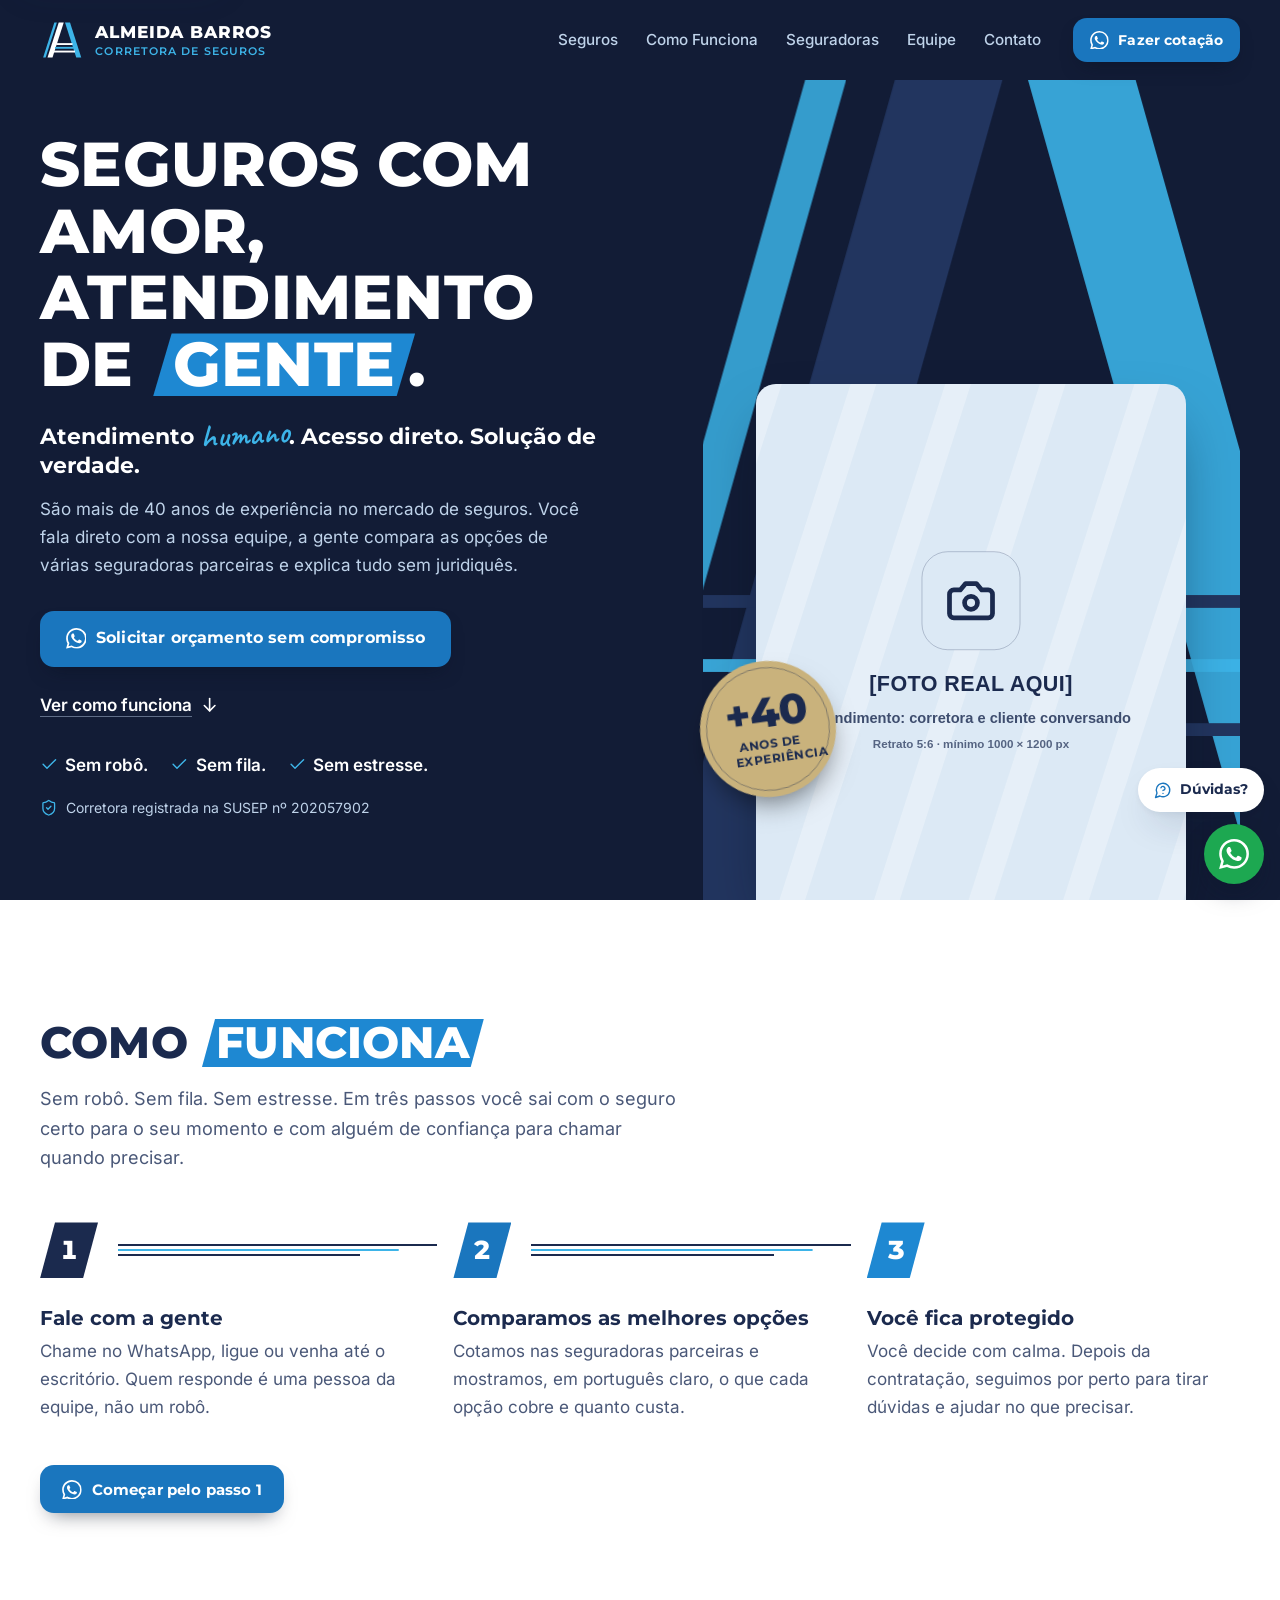
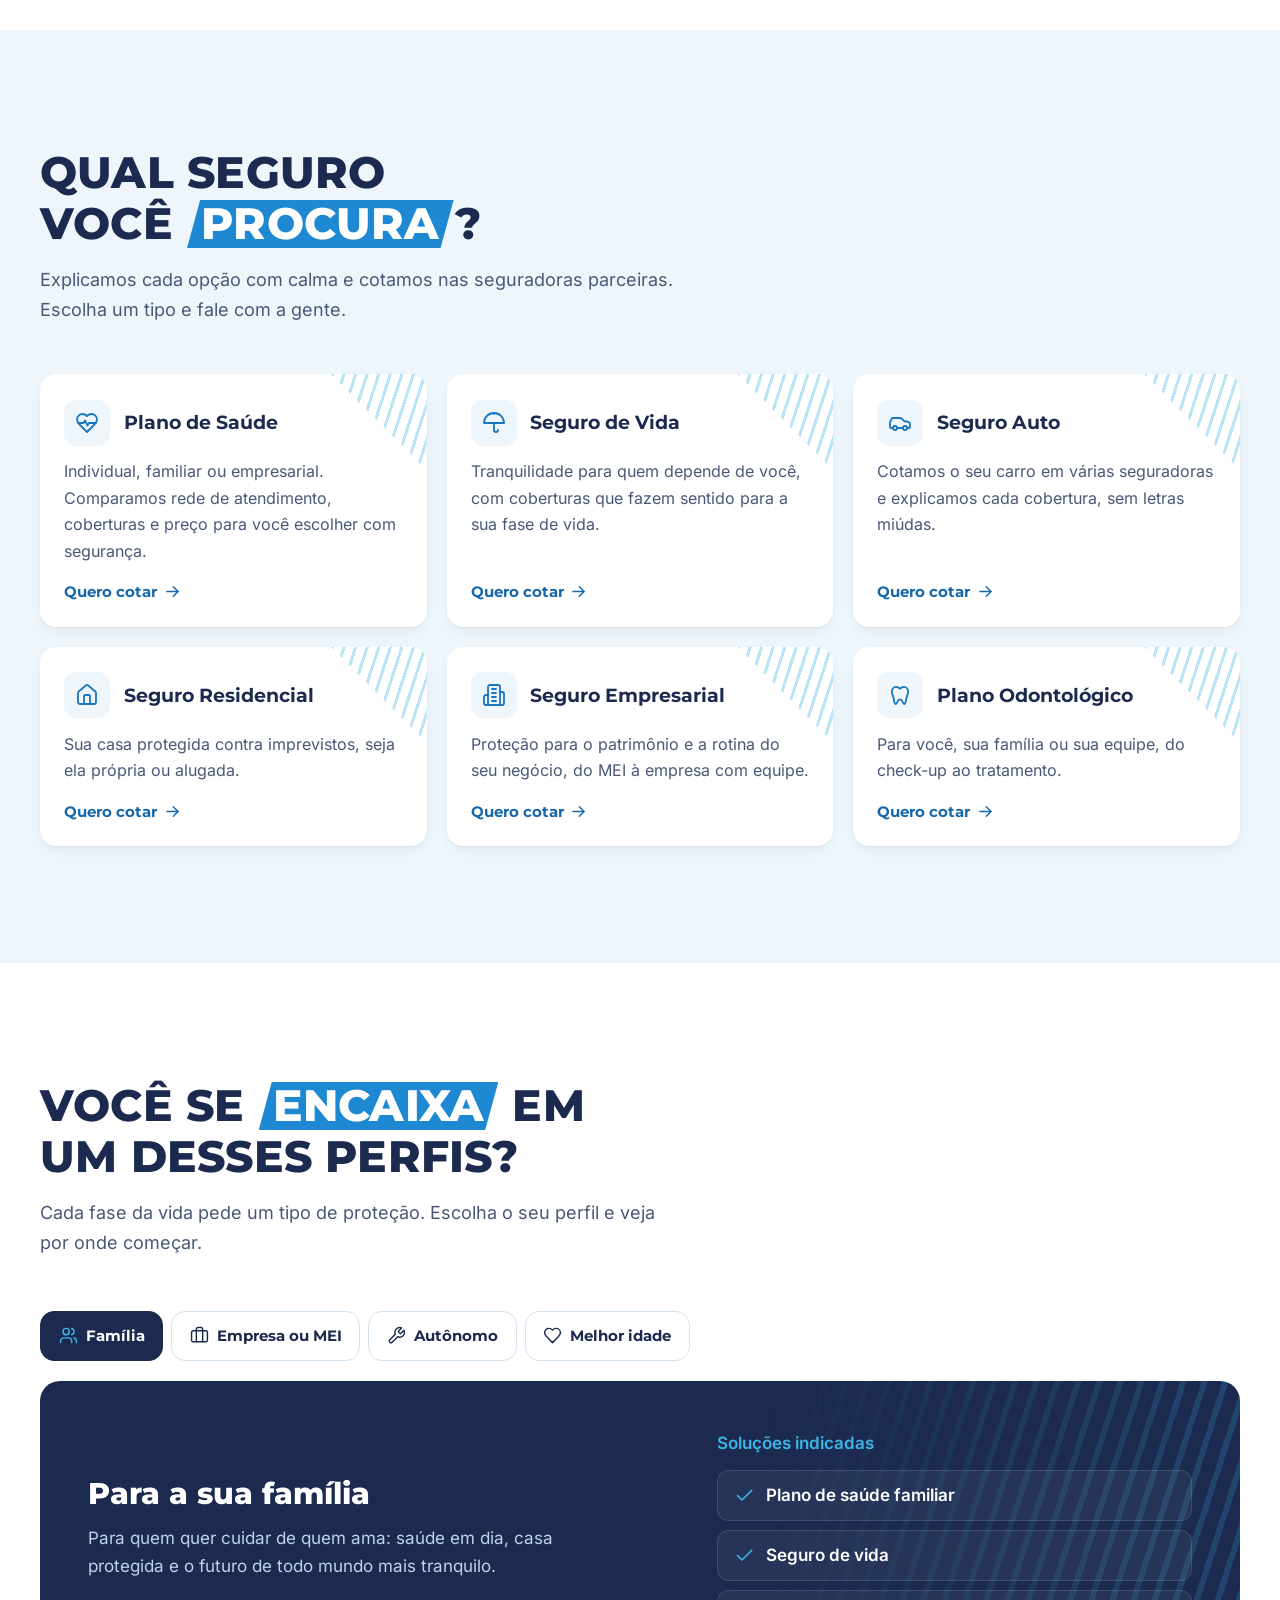
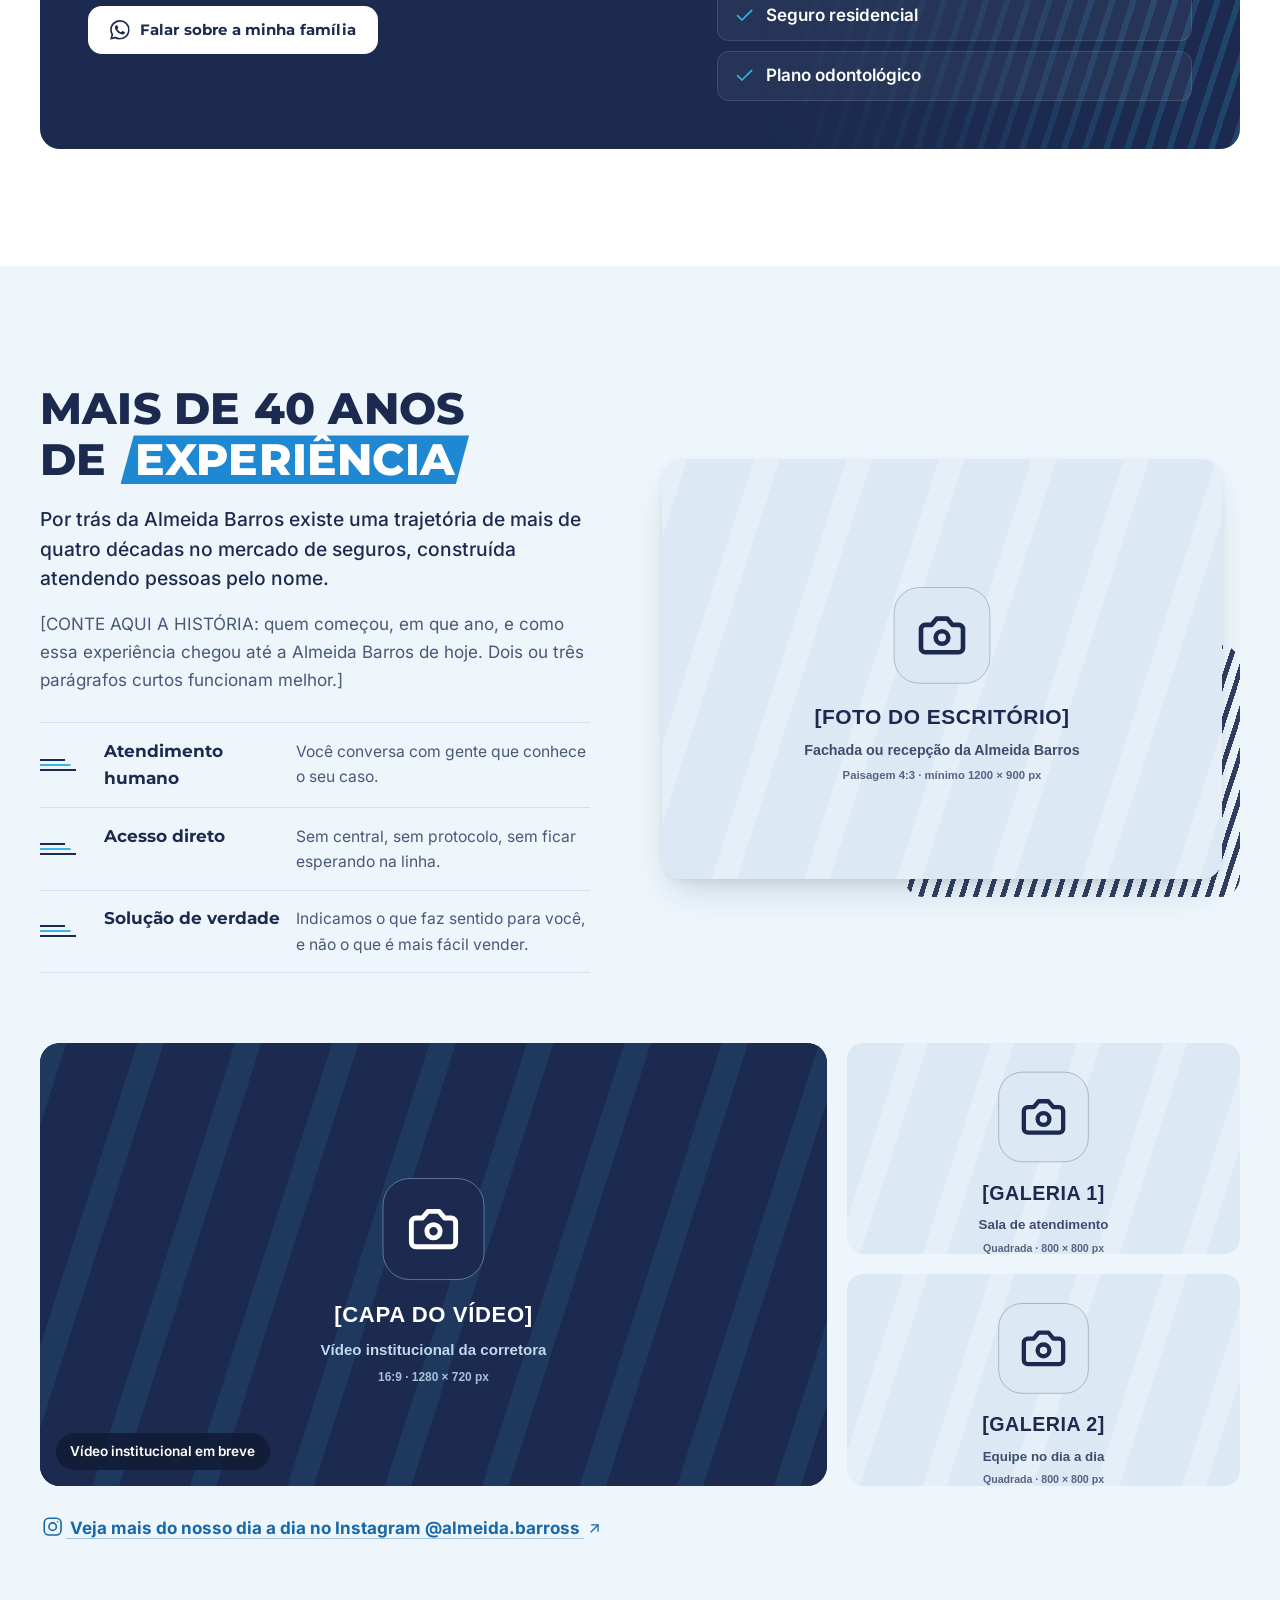
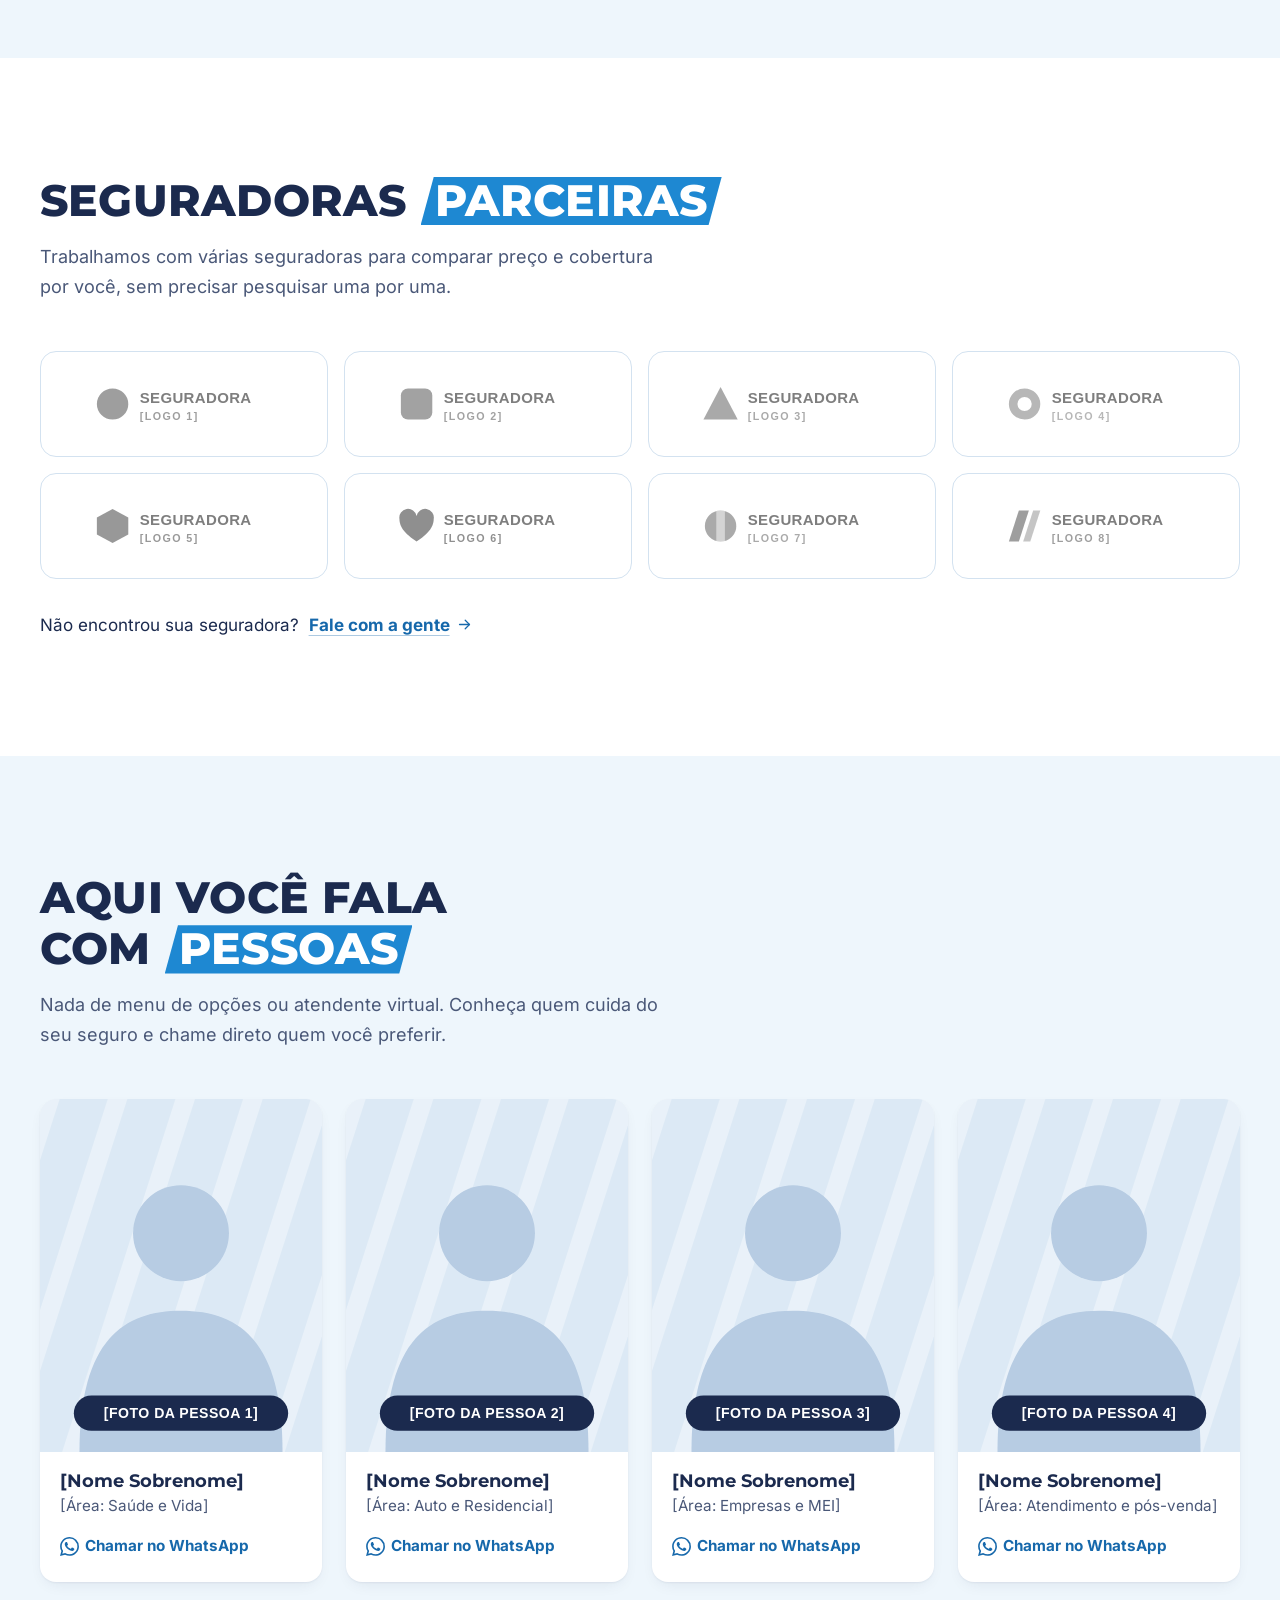
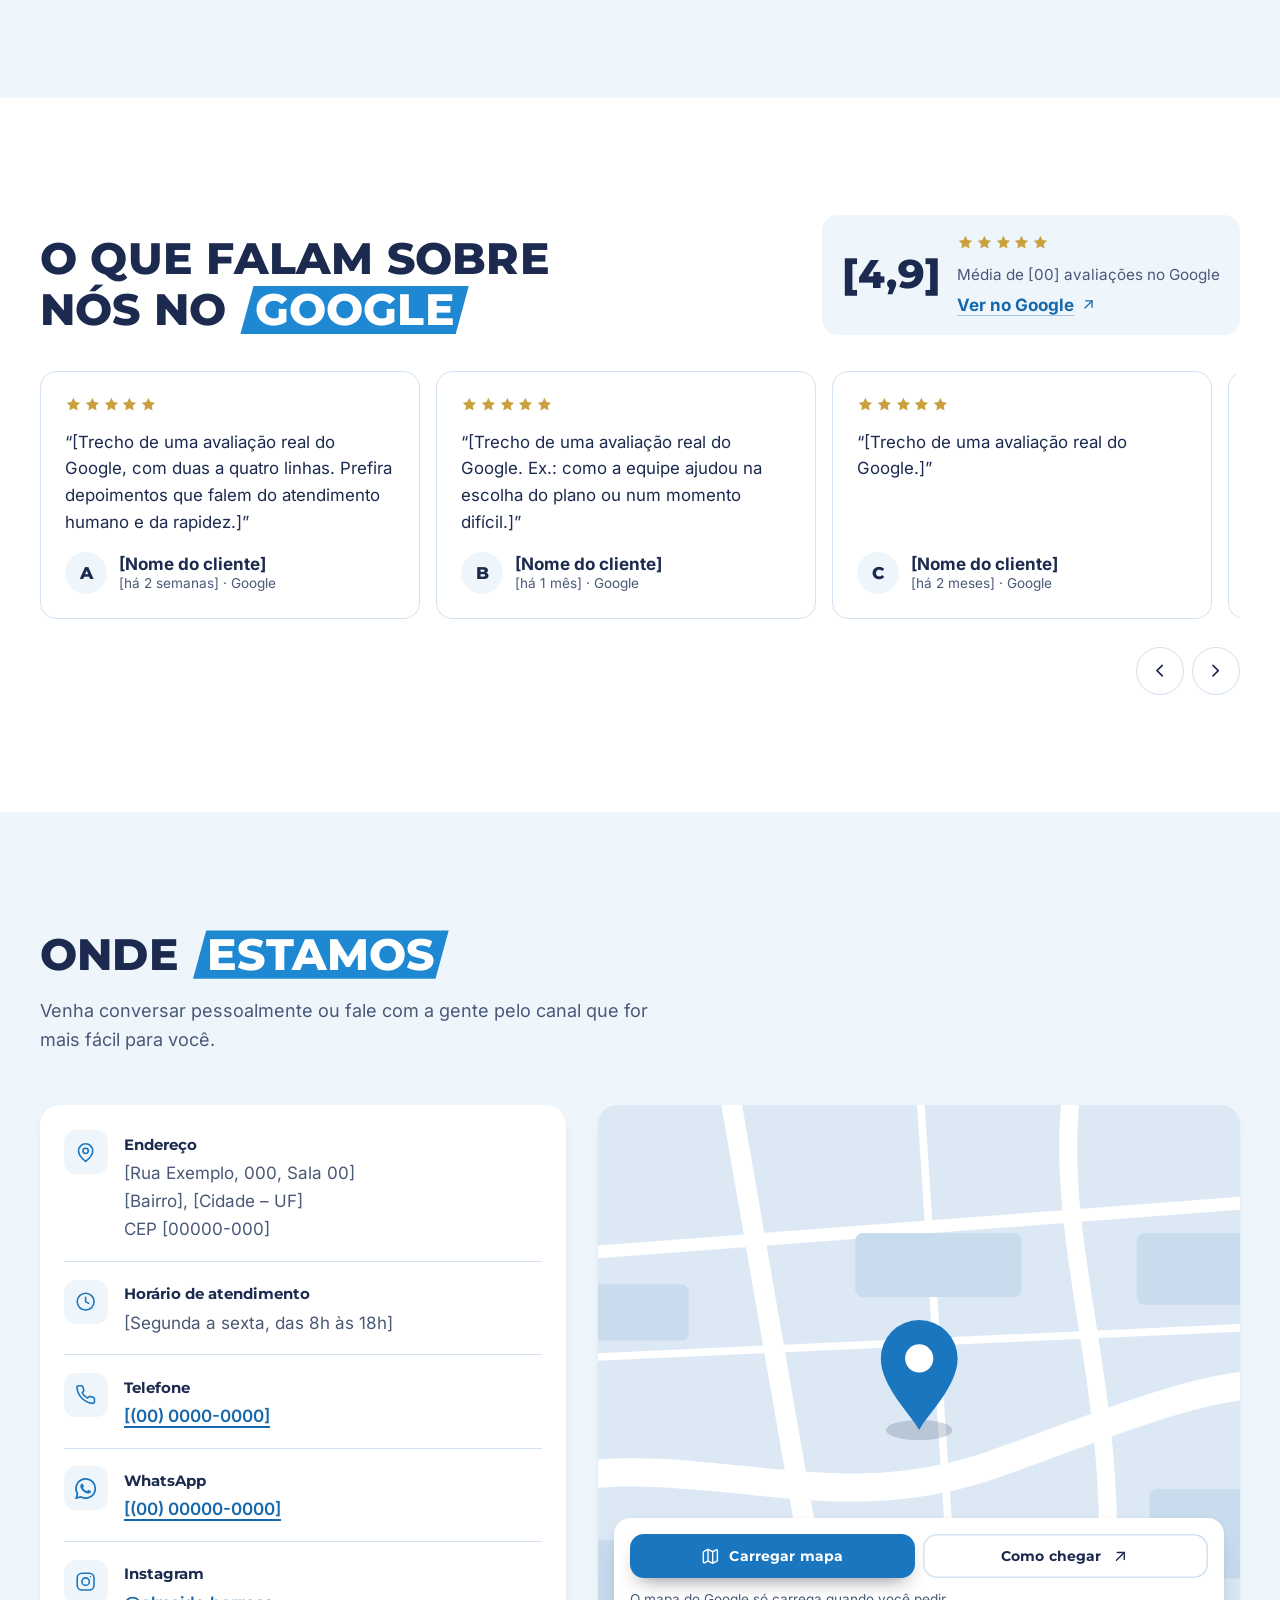
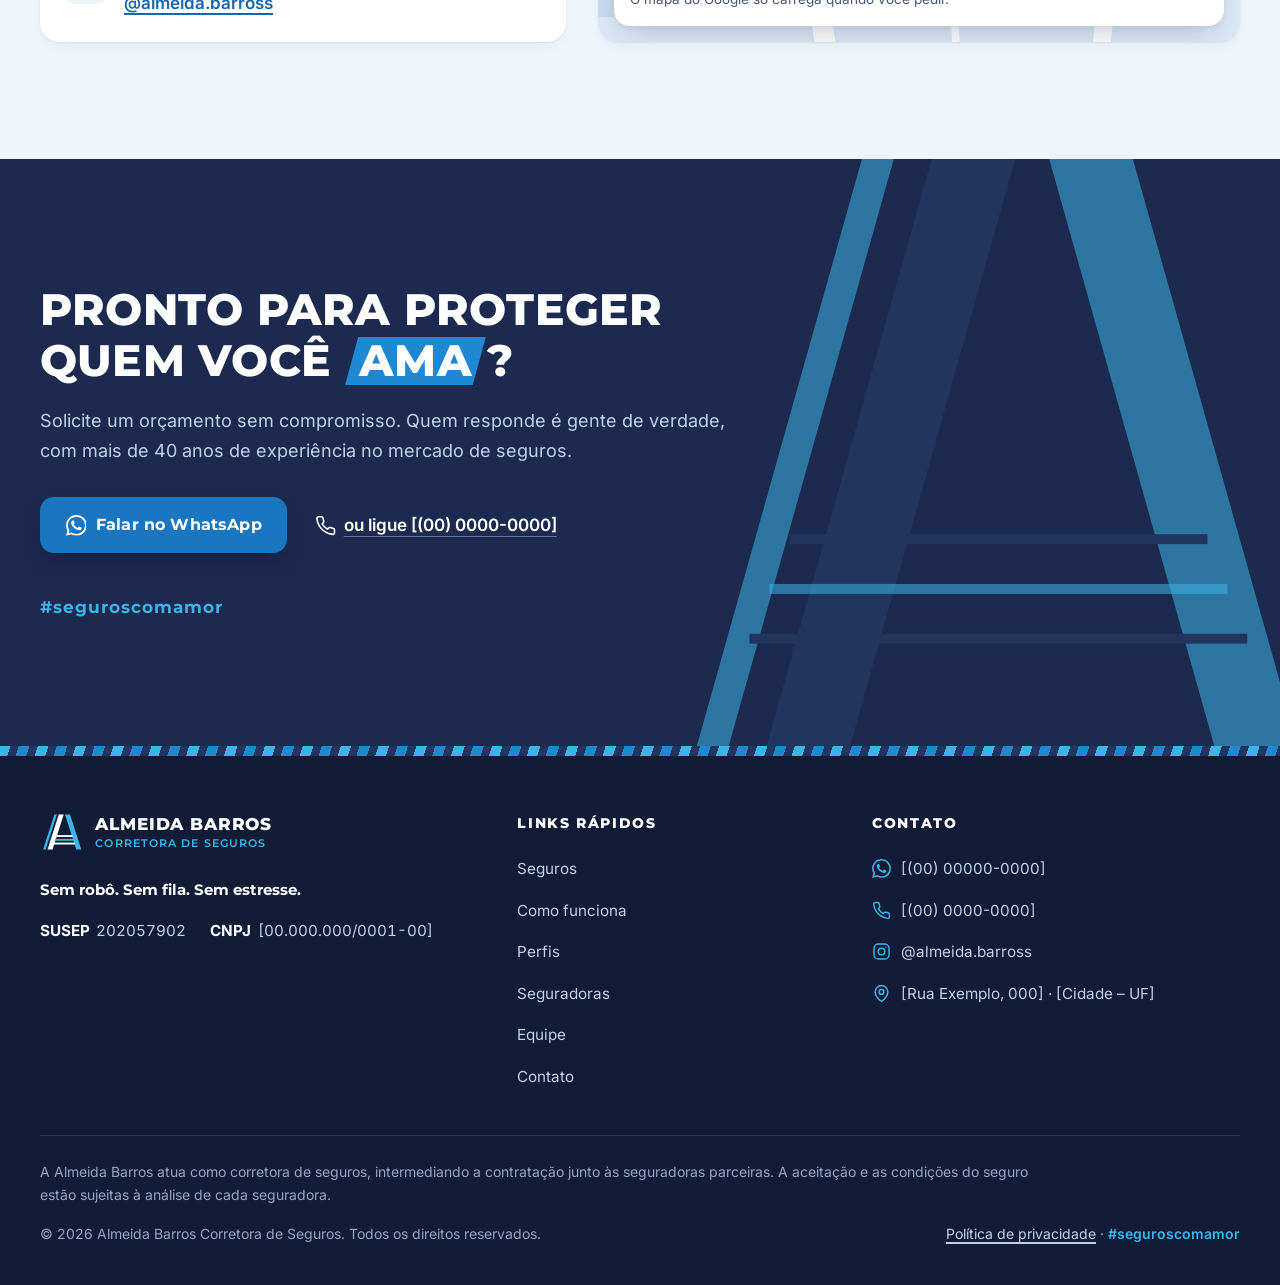
==== index.html @ db98273e "Landing page da Almeida Barros Corretora de Seguros Página estática (HTML/CSS/JS puros), mobile-firs" ====
<!doctype html>
<html lang="pt-BR">
<head>
  <meta charset="utf-8">
  <meta name="viewport" content="width=device-width, initial-scale=1, viewport-fit=cover">

  <!-- [EDITAR] Troque [CIDADE – UF] e [SEUDOMINIO] pelos dados reais -->
  <title>Almeida Barros Corretora de Seguros em [CIDADE – UF] | Atendimento humano</title>
  <meta name="description" content="Corretora de seguros com mais de 40 anos de experiência no mercado. Plano de saúde, vida, auto, residencial e empresarial com atendimento humano em [CIDADE – UF]. Solicite um orçamento sem compromisso pelo WhatsApp.">
  <link rel="canonical" href="https://www.[SEUDOMINIO].com.br/">
  <meta name="theme-color" content="#1B2A4E">
  <meta name="color-scheme" content="light">
  <meta name="format-detection" content="telephone=no">

  <!-- Open Graph / redes sociais -->
  <meta property="og:type" content="website">
  <meta property="og:locale" content="pt_BR">
  <meta property="og:site_name" content="Almeida Barros Corretora de Seguros">
  <meta property="og:title" content="Almeida Barros | Seguros com amor, atendimento de gente">
  <meta property="og:description" content="Sem robô. Sem fila. Sem estresse. Mais de 40 anos de experiência no mercado de seguros. Solicite um orçamento sem compromisso.">
  <meta property="og:url" content="https://www.[SEUDOMINIO].com.br/">
  <meta property="og:image" content="https://www.[SEUDOMINIO].com.br/assets/img/og-image.jpg">
  <meta property="og:image:width" content="1200">
  <meta property="og:image:height" content="630">
  <meta property="og:image:alt" content="Almeida Barros Corretora de Seguros: seguros com amor, atendimento de gente.">
  <meta name="twitter:card" content="summary_large_image">

  <link rel="icon" href="favicon.svg" type="image/svg+xml">
  <link rel="icon" href="assets/img/favicon-32.png" sizes="32x32" type="image/png">
  <link rel="apple-touch-icon" href="assets/img/apple-touch-icon.png">

  <link rel="preload" href="assets/fonts/montserrat-var-latin.woff2" as="font" type="font/woff2" crossorigin>
  <link rel="preload" href="assets/fonts/inter-var-latin.woff2" as="font" type="font/woff2" crossorigin>
  <link rel="stylesheet" href="css/styles.css">

  <script>document.documentElement.classList.add('js');</script>

  <!-- Dados estruturados (SEO local). [EDITAR] os campos entre colchetes -->
  <script type="application/ld+json">
  {
    "@context": "https://schema.org",
    "@type": "InsuranceAgency",
    "name": "Almeida Barros Corretora de Seguros",
    "alternateName": "Almeida Barros",
    "description": "Corretora de seguros com mais de 40 anos de experiência no mercado. Atendimento humano, acesso direto e solução de verdade. SUSEP 202057902.",
    "url": "https://www.[SEUDOMINIO].com.br/",
    "logo": "https://www.[SEUDOMINIO].com.br/assets/img/logo-mark.svg",
    "image": "https://www.[SEUDOMINIO].com.br/assets/img/og-image.jpg",
    "telephone": "+55-00-0000-0000",
    "priceRange": "$$",
    "address": {
      "@type": "PostalAddress",
      "streetAddress": "[RUA, NÚMERO, SALA]",
      "addressLocality": "[CIDADE]",
      "addressRegion": "[UF]",
      "postalCode": "[00000-000]",
      "addressCountry": "BR"
    },
    "openingHoursSpecification": [{
      "@type": "OpeningHoursSpecification",
      "dayOfWeek": ["Monday", "Tuesday", "Wednesday", "Thursday", "Friday"],
      "opens": "08:00",
      "closes": "18:00"
    }],
    "areaServed": "[CIDADE – UF]",
    "sameAs": ["https://www.instagram.com/almeida.barross/"],
    "slogan": "Sem robô. Sem fila. Sem estresse."
  }
  </script>
</head>
<body>
  <!-- Ícones (SVG desenhados à mão, traço único) -->
  <svg class="sprite" xmlns="http://www.w3.org/2000/svg" aria-hidden="true" focusable="false">
    <symbol id="logo" viewBox="0 0 72 64">
      <polygon fill="var(--logo-sky, #3DB4E8)" points="23,4 27,4 9,60 5,60"/>
      <polygon fill="currentColor" points="30,4 38,4 20,60 12,60"/>
      <polygon fill="var(--logo-sky, #3DB4E8)" points="40,4 48,4 66,60 58,60"/>
      <rect fill="currentColor" x="26" y="37" width="26" height="3"/>
      <rect fill="var(--logo-sky, #3DB4E8)" x="24" y="43" width="30" height="3"/>
      <rect fill="currentColor" x="22" y="49" width="34" height="3"/>
    </symbol>
    <symbol id="i-whatsapp" viewBox="0 0 24 24"><path fill="currentColor" stroke="none" d="M17.472 14.382c-.297-.149-1.758-.867-2.03-.967-.273-.099-.471-.148-.67.15-.197.297-.767.966-.94 1.164-.173.199-.347.223-.644.075-.297-.15-1.255-.463-2.39-1.475-.883-.788-1.48-1.761-1.653-2.059-.173-.297-.018-.458.13-.606.134-.133.298-.347.446-.52.149-.174.198-.298.298-.497.099-.198.05-.371-.025-.52-.075-.149-.669-1.612-.916-2.207-.242-.579-.487-.5-.669-.51-.173-.008-.371-.01-.57-.01-.198 0-.52.074-.792.372-.272.297-1.04 1.016-1.04 2.479 0 1.462 1.065 2.875 1.213 3.074.149.198 2.096 3.2 5.077 4.487.709.306 1.262.489 1.694.625.712.227 1.36.195 1.871.118.571-.085 1.758-.719 2.006-1.413.248-.694.248-1.289.173-1.413-.074-.124-.272-.198-.57-.347m-5.421 7.403h-.004a9.87 9.87 0 0 1-5.031-1.378l-.361-.214-3.741.982.998-3.648-.235-.374a9.86 9.86 0 0 1-1.51-5.26c.001-5.45 4.436-9.884 9.888-9.884 2.64 0 5.122 1.03 6.988 2.898a9.825 9.825 0 0 1 2.893 6.994c-.003 5.45-4.437 9.884-9.885 9.884m8.413-18.297A11.815 11.815 0 0 0 12.05 0C5.495 0 .16 5.335.157 11.892c0 2.096.547 4.142 1.588 5.945L.057 24l6.305-1.654a11.882 11.882 0 0 0 5.683 1.448h.005c6.554 0 11.89-5.335 11.893-11.893a11.821 11.821 0 0 0-3.48-8.413Z"/></symbol>
    <symbol id="i-arrow" viewBox="0 0 24 24"><path d="M5 12h14"/><path d="m13 6 6 6-6 6"/></symbol>
    <symbol id="i-external" viewBox="0 0 24 24"><path d="M8 7h9v9"/><path d="M7 17 17 7"/></symbol>
    <symbol id="i-down" viewBox="0 0 24 24"><path d="M12 5v14"/><path d="m6 13 6 6 6-6"/></symbol>
    <symbol id="i-phone" viewBox="0 0 24 24"><path d="M22 16.92v3a2 2 0 0 1-2.18 2 19.79 19.79 0 0 1-8.63-3.07 19.5 19.5 0 0 1-6-6 19.79 19.79 0 0 1-3.07-8.67A2 2 0 0 1 4.11 2h3a2 2 0 0 1 2 1.72c.13.96.36 1.9.7 2.81a2 2 0 0 1-.45 2.11L8.09 9.91a16 16 0 0 0 6 6l1.27-1.27a2 2 0 0 1 2.11-.45c.91.34 1.85.57 2.81.7A2 2 0 0 1 22 16.92z"/></symbol>
    <symbol id="i-pin" viewBox="0 0 24 24"><path d="M20 10c0 6-8 12-8 12s-8-6-8-12a8 8 0 0 1 16 0Z"/><circle cx="12" cy="10" r="3"/></symbol>
    <symbol id="i-clock" viewBox="0 0 24 24"><circle cx="12" cy="12" r="9.5"/><path d="M12 7v5l3.5 2"/></symbol>
    <symbol id="i-instagram" viewBox="0 0 24 24"><rect x="2.5" y="2.5" width="19" height="19" rx="5.5"/><circle cx="12" cy="12" r="4.2"/><path d="M17.5 6.5h.01"/></symbol>
    <symbol id="i-shield" viewBox="0 0 24 24"><path d="M20 13c0 5-3.5 7.5-7.66 8.95a1 1 0 0 1-.67-.01C7.5 20.5 4 18 4 13V6a1 1 0 0 1 1-1c2 0 4.5-1.2 6.24-2.72a1.17 1.17 0 0 1 1.52 0C14.51 3.81 17 5 19 5a1 1 0 0 1 1 1z"/><path d="m9 12 2 2 4-4"/></symbol>
    <symbol id="i-check" viewBox="0 0 24 24"><path d="M20 6 9 17l-5-5"/></symbol>
    <symbol id="i-chat" viewBox="0 0 24 24"><path d="M7.9 20A9 9 0 1 0 4 16.1L2 22Z"/></symbol>
    <symbol id="i-help" viewBox="0 0 24 24"><path d="M7.9 20A9 9 0 1 0 4 16.1L2 22Z"/><path d="M9.3 9a2.8 2.8 0 0 1 5.4 1c0 1.9-2.7 2.6-2.7 2.6"/><path d="M12 16.5h.01"/></symbol>
    <symbol id="i-compare" viewBox="0 0 24 24"><path d="m3 17 2 2 4-4"/><path d="m3 7 2 2 4-4"/><path d="M13 6h8"/><path d="M13 12h8"/><path d="M13 18h8"/></symbol>
    <symbol id="i-health" viewBox="0 0 24 24"><path d="M19 14c1.49-1.46 3-3.21 3-5.5A5.5 5.5 0 0 0 16.5 3c-1.76 0-3 .5-4.5 2-1.5-1.5-2.74-2-4.5-2A5.5 5.5 0 0 0 2 8.5c0 2.3 1.5 4.05 3 5.5l7 7Z"/><path d="M3.5 12h5l1.5-2.5 2.5 5 1.5-2.5h6"/></symbol>
    <symbol id="i-umbrella" viewBox="0 0 24 24"><path d="M22 12a10 10 0 0 0-20 0Z"/><path d="M12 12v7a2 2 0 0 0 4 0"/><path d="M12 2v1"/></symbol>
    <symbol id="i-car" viewBox="0 0 24 24"><path d="M19 17h2c.6 0 1-.4 1-1v-3c0-.9-.7-1.7-1.5-1.9C18.7 10.6 16 10 16 10s-1.3-1.4-2.2-2.3c-.5-.4-1.1-.7-1.8-.7H5c-.6 0-1.1.4-1.4.9l-1.4 2.9A3.7 3.7 0 0 0 2 12v4c0 .6.4 1 1 1h2"/><circle cx="7" cy="17" r="2"/><path d="M9 17h6"/><circle cx="17" cy="17" r="2"/></symbol>
    <symbol id="i-home" viewBox="0 0 24 24"><path d="M15 21v-8a1 1 0 0 0-1-1h-4a1 1 0 0 0-1 1v8"/><path d="M3 10a2 2 0 0 1 .71-1.53l7-6a2 2 0 0 1 2.58 0l7 6A2 2 0 0 1 21 10v9a2 2 0 0 1-2 2H5a2 2 0 0 1-2-2z"/></symbol>
    <symbol id="i-building" viewBox="0 0 24 24"><path d="M6 22V4a2 2 0 0 1 2-2h8a2 2 0 0 1 2 2v18Z"/><path d="M6 12H4a2 2 0 0 0-2 2v6a2 2 0 0 0 2 2h2"/><path d="M18 9h2a2 2 0 0 1 2 2v9a2 2 0 0 1-2 2h-2"/><path d="M10 6h4"/><path d="M10 10h4"/><path d="M10 14h4"/><path d="M10 18h4"/></symbol>
    <symbol id="i-tooth" viewBox="0 0 24 24"><path d="M12 5.6C10.4 4.2 8.6 3.6 7 4 4.6 4.6 3.4 7.4 4.1 10.4c.4 1.7 1.2 3 1.5 4.7.4 2.3.6 5.9 2.1 5.9 1.7 0 1.6-4.6 4.3-4.6s2.6 4.6 4.3 4.6c1.5 0 1.7-3.6 2.1-5.9.3-1.7 1.1-3 1.5-4.7.7-3-.5-5.8-2.9-6.4-1.6-.4-3.4.2-5 1.6Z"/></symbol>
    <symbol id="i-users" viewBox="0 0 24 24"><path d="M16 21v-2a4 4 0 0 0-4-4H6a4 4 0 0 0-4 4v2"/><circle cx="9" cy="7" r="4"/><path d="M22 21v-2a4 4 0 0 0-3-3.87"/><path d="M16 3.13a4 4 0 0 1 0 7.75"/></symbol>
    <symbol id="i-briefcase" viewBox="0 0 24 24"><path d="M16 20V4a2 2 0 0 0-2-2h-4a2 2 0 0 0-2 2v16"/><rect x="2" y="6" width="20" height="14" rx="2"/></symbol>
    <symbol id="i-tool" viewBox="0 0 24 24"><path d="M14.7 6.3a1 1 0 0 0 0 1.4l1.6 1.6a1 1 0 0 0 1.4 0l3.77-3.77a6 6 0 0 1-7.94 7.94l-6.91 6.91a2.12 2.12 0 0 1-3-3l6.91-6.91a6 6 0 0 1 7.94-7.94l-3.76 3.76z"/></symbol>
    <symbol id="i-heart" viewBox="0 0 24 24"><path d="M19 14c1.49-1.46 3-3.21 3-5.5A5.5 5.5 0 0 0 16.5 3c-1.76 0-3 .5-4.5 2-1.5-1.5-2.74-2-4.5-2A5.5 5.5 0 0 0 2 8.5c0 2.3 1.5 4.05 3 5.5l7 7Z"/></symbol>
    <symbol id="i-left" viewBox="0 0 24 24"><path d="m15 18-6-6 6-6"/></symbol>
    <symbol id="i-right" viewBox="0 0 24 24"><path d="m9 18 6-6-6-6"/></symbol>
    <symbol id="i-close" viewBox="0 0 24 24"><path d="M18 6 6 18"/><path d="m6 6 12 12"/></symbol>
    <symbol id="i-menu" viewBox="0 0 24 24"><path d="M4 7h16"/><path d="M4 12h16"/><path d="M4 17h16"/></symbol>
    <symbol id="i-play" viewBox="0 0 24 24"><path d="M7 4.5v15l12.5-7.5z" fill="currentColor" stroke="none"/></symbol>
    <symbol id="i-map" viewBox="0 0 24 24"><path d="M14.1 5.6 9.9 3.5a2 2 0 0 0-1.8 0L3.6 5.8A1 1 0 0 0 3 6.7v12.7a1 1 0 0 0 1.4.9l3.7-1.9a2 2 0 0 1 1.8 0l4.2 2.1a2 2 0 0 0 1.8 0l4.5-2.3a1 1 0 0 0 .6-.9V4.6a1 1 0 0 0-1.4-.9l-3.7 1.9a2 2 0 0 1-1.8 0Z"/><path d="M15 5.8v15"/><path d="M9 3.2v15"/></symbol>
    <symbol id="i-star" viewBox="0 0 24 24"><path fill="currentColor" stroke="none" d="M12 2.5l2.94 6.07 6.56.95-4.75 4.63 1.12 6.53L12 17.6l-5.87 3.08 1.12-6.53L2.5 9.52l6.56-.95z"/></symbol>
  </svg>

  <a class="skip-link" href="#conteudo">Pular para o conteúdo</a>

  <!-- ═══════════ 1. HEADER ═══════════ -->
  <header class="site-header" data-header>
    <div class="container site-header__inner">
      <a class="brand" href="#topo" aria-label="Almeida Barros Corretora de Seguros, voltar ao início">
        <svg class="brand__mark" aria-hidden="true"><use href="#logo"/></svg>
        <span class="brand__text">
          <span class="brand__name">Almeida Barros</span>
          <span class="brand__tag">Corretora de Seguros</span>
        </span>
      </a>

      <nav class="nav" aria-label="Principal">
        <button class="nav__toggle" type="button" aria-expanded="false" aria-controls="menu-principal" data-menu-toggle>
          <svg class="icon" aria-hidden="true"><use href="#i-menu"/></svg>
          <span class="nav__toggle-label">Menu</span>
        </button>
        <div class="nav__panel" id="menu-principal" data-menu>
          <ul class="nav__list">
            <li><a href="#seguros">Seguros</a></li>
            <li><a href="#como-funciona">Como Funciona</a></li>
            <li><a href="#seguradoras">Seguradoras</a></li>
            <li><a href="#equipe">Equipe</a></li>
            <li><a href="#contato">Contato</a></li>
          </ul>
          <a class="btn btn--primary btn--sm nav__cta" href="https://wa.me/5500000000000" data-wa-msg="Olá! Vim pelo site e quero fazer uma cotação." target="_blank" rel="noopener">
            <svg class="icon" aria-hidden="true"><use href="#i-whatsapp"/></svg>
            Fazer cotação
          </a>
        </div>
      </nav>
    </div>
  </header>

  <main id="conteudo" tabindex="-1">

    <!-- ═══════════ 2. HERO ═══════════ -->
    <section class="hero on-dark" id="topo" aria-labelledby="hero-title">
      <div class="container hero__grid">
        <div class="hero__copy">
          <h1 class="title title--hero" id="hero-title" data-tarja>
            Seguros com amor, atendimento de <span class="tarja">gente</span><span class="tarja-punct">.</span>
          </h1>
          <p class="hero__motto">Atendimento <span class="hand">humano</span>. Acesso direto. Solução de verdade.</p>
          <p class="hero__lead">São mais de 40 anos de experiência no mercado de seguros. Você fala direto com a nossa equipe, a gente compara as opções de várias seguradoras parceiras e explica tudo sem juridiquês.</p>

          <div class="hero__actions">
            <a class="btn btn--primary btn--lg" href="https://wa.me/5500000000000" data-wa-msg="Olá! Gostaria de solicitar um orçamento sem compromisso." target="_blank" rel="noopener">
              <svg class="icon" aria-hidden="true"><use href="#i-whatsapp"/></svg>
              Solicitar orçamento sem compromisso
            </a>
            <a class="link-quiet" href="#como-funciona">
              Ver como funciona
              <svg class="icon" aria-hidden="true"><use href="#i-down"/></svg>
            </a>
          </div>

          <ul class="hero__promises" aria-label="Nosso jeito de atender">
            <li><svg class="icon" aria-hidden="true"><use href="#i-check"/></svg>Sem robô.</li>
            <li><svg class="icon" aria-hidden="true"><use href="#i-check"/></svg>Sem fila.</li>
            <li><svg class="icon" aria-hidden="true"><use href="#i-check"/></svg>Sem estresse.</li>
          </ul>

          <p class="susep">
            <svg class="icon" aria-hidden="true"><use href="#i-shield"/></svg>
            Corretora registrada na SUSEP nº 202057902
          </p>
        </div>

        <div class="hero__art">
          <!-- O "A" do logo em escala grande, atrás da foto -->
          <svg class="hero__a" viewBox="0 0 720 640" preserveAspectRatio="xMidYMax slice" aria-hidden="true" focusable="false">
            <polygon class="hero__leg hero__leg--thin" points="230,0 262,0 82,640 50,640"/>
            <polygon class="hero__leg hero__leg--navy" points="300,0 384,0 204,640 120,640"/>
            <polygon class="hero__leg hero__leg--sky" points="404,0 488,0 668,640 584,640"/>
            <rect class="hero__stroke" x="150" y="402" width="420" height="10"/>
            <rect class="hero__stroke hero__stroke--sky" x="130" y="452" width="460" height="10"/>
            <rect class="hero__stroke" x="110" y="502" width="500" height="10"/>
          </svg>

          <div class="hero__frame">
            <figure class="hero__photo">
              <!-- [TROCAR] Foto real do atendimento (retrato 5:6, mín. 1000×1200). Basta trocar o src e o alt. -->
              <img src="assets/img/hero-atendimento.svg" width="1000" height="1200" alt="Corretora da Almeida Barros conversando com uma cliente no escritório" fetchpriority="high" decoding="async">
            </figure>
            <p class="seal">
              <span class="seal__num">+40</span>
              <span class="seal__label">anos de experiência</span>
            </p>
          </div>
        </div>
      </div>
    </section>

    <!-- ═══════════ 3. COMO FUNCIONA ═══════════ -->
    <section class="section steps-section" id="como-funciona" aria-labelledby="como-title">
      <div class="container">
        <header class="section__head">
          <h2 class="title" id="como-title" data-tarja>Como <span class="tarja">funciona</span></h2>
          <p class="section__intro">Sem robô. Sem fila. Sem estresse. Em três passos você sai com o seguro certo para o seu momento e com alguém de confiança para chamar quando precisar.</p>
        </header>

        <ol class="steps">
          <li class="step" data-reveal style="--i:0">
            <span class="step__num" aria-hidden="true">1</span>
            <div class="step__body">
              <h3 class="step__title">Fale com a gente</h3>
              <p>Chame no WhatsApp, ligue ou venha até o escritório. Quem responde é uma pessoa da equipe, não um robô.</p>
            </div>
          </li>
          <li class="step" data-reveal style="--i:1">
            <span class="step__num" aria-hidden="true">2</span>
            <div class="step__body">
              <h3 class="step__title">Comparamos as melhores opções</h3>
              <p>Cotamos nas seguradoras parceiras e mostramos, em português claro, o que cada opção cobre e quanto custa.</p>
            </div>
          </li>
          <li class="step" data-reveal style="--i:2">
            <span class="step__num" aria-hidden="true">3</span>
            <div class="step__body">
              <h3 class="step__title">Você fica protegido</h3>
              <p>Você decide com calma. Depois da contratação, seguimos por perto para tirar dúvidas e ajudar no que precisar.</p>
            </div>
          </li>
        </ol>

        <p class="steps__cta">
          <a class="btn btn--primary" href="https://wa.me/5500000000000" data-wa-msg="Olá! Quero começar minha cotação." target="_blank" rel="noopener">
            <svg class="icon" aria-hidden="true"><use href="#i-whatsapp"/></svg>
            Começar pelo passo 1
          </a>
        </p>
      </div>
    </section>

    <!-- ═══════════ 4. TIPOS DE SEGURO ═══════════ -->
    <section class="section section--ice" id="seguros" aria-labelledby="seguros-title">
      <div class="container">
        <header class="section__head">
          <h2 class="title" id="seguros-title" data-tarja>Qual seguro você <span class="tarja">procura</span>?</h2>
          <p class="section__intro">Explicamos cada opção com calma e cotamos nas seguradoras parceiras. Escolha um tipo e fale com a gente.</p>
        </header>

        <!-- [EDITAR] Lista PROVISÓRIA de seguros: ajuste títulos, textos e a mensagem do WhatsApp (data-wa-msg).
             Para adicionar um seguro, copie um <li class="card"> inteiro; para remover, apague o <li>. -->
        <ul class="cards" role="list">
          <li class="card" data-reveal style="--i:0">
            <div class="card__head">
              <span class="card__icon" aria-hidden="true"><svg class="icon"><use href="#i-health"/></svg></span>
              <h3 class="card__title">Plano de Saúde</h3>
            </div>
            <p class="card__text">Individual, familiar ou empresarial. Comparamos rede de atendimento, coberturas e preço para você escolher com segurança.</p>
            <a class="card__link" href="https://wa.me/5500000000000" data-wa-msg="Olá! Quero cotar um plano de saúde." target="_blank" rel="noopener">Quero cotar <span class="visually-hidden">plano de saúde</span><svg class="icon" aria-hidden="true"><use href="#i-arrow"/></svg></a>
          </li>
          <li class="card" data-reveal style="--i:1">
            <div class="card__head">
              <span class="card__icon" aria-hidden="true"><svg class="icon"><use href="#i-umbrella"/></svg></span>
              <h3 class="card__title">Seguro de Vida</h3>
            </div>
            <p class="card__text">Tranquilidade para quem depende de você, com coberturas que fazem sentido para a sua fase de vida.</p>
            <a class="card__link" href="https://wa.me/5500000000000" data-wa-msg="Olá! Quero cotar um seguro de vida." target="_blank" rel="noopener">Quero cotar <span class="visually-hidden">seguro de vida</span><svg class="icon" aria-hidden="true"><use href="#i-arrow"/></svg></a>
          </li>
          <li class="card" data-reveal style="--i:2">
            <div class="card__head">
              <span class="card__icon" aria-hidden="true"><svg class="icon"><use href="#i-car"/></svg></span>
              <h3 class="card__title">Seguro Auto</h3>
            </div>
            <p class="card__text">Cotamos o seu carro em várias seguradoras e explicamos cada cobertura, sem letras miúdas.</p>
            <a class="card__link" href="https://wa.me/5500000000000" data-wa-msg="Olá! Quero cotar um seguro auto." target="_blank" rel="noopener">Quero cotar <span class="visually-hidden">seguro auto</span><svg class="icon" aria-hidden="true"><use href="#i-arrow"/></svg></a>
          </li>
          <li class="card" data-reveal style="--i:3">
            <div class="card__head">
              <span class="card__icon" aria-hidden="true"><svg class="icon"><use href="#i-home"/></svg></span>
              <h3 class="card__title">Seguro Residencial</h3>
            </div>
            <p class="card__text">Sua casa protegida contra imprevistos, seja ela própria ou alugada.</p>
            <a class="card__link" href="https://wa.me/5500000000000" data-wa-msg="Olá! Quero cotar um seguro residencial." target="_blank" rel="noopener">Quero cotar <span class="visually-hidden">seguro residencial</span><svg class="icon" aria-hidden="true"><use href="#i-arrow"/></svg></a>
          </li>
          <li class="card" data-reveal style="--i:4">
            <div class="card__head">
              <span class="card__icon" aria-hidden="true"><svg class="icon"><use href="#i-building"/></svg></span>
              <h3 class="card__title">Seguro Empresarial</h3>
            </div>
            <p class="card__text">Proteção para o patrimônio e a rotina do seu negócio, do MEI à empresa com equipe.</p>
            <a class="card__link" href="https://wa.me/5500000000000" data-wa-msg="Olá! Quero cotar um seguro empresarial." target="_blank" rel="noopener">Quero cotar <span class="visually-hidden">seguro empresarial</span><svg class="icon" aria-hidden="true"><use href="#i-arrow"/></svg></a>
          </li>
          <li class="card" data-reveal style="--i:5">
            <div class="card__head">
              <span class="card__icon" aria-hidden="true"><svg class="icon"><use href="#i-tooth"/></svg></span>
              <h3 class="card__title">Plano Odontológico</h3>
            </div>
            <p class="card__text">Para você, sua família ou sua equipe, do check-up ao tratamento.</p>
            <a class="card__link" href="https://wa.me/5500000000000" data-wa-msg="Olá! Quero cotar um plano odontológico." target="_blank" rel="noopener">Quero cotar <span class="visually-hidden">plano odontológico</span><svg class="icon" aria-hidden="true"><use href="#i-arrow"/></svg></a>
          </li>
        </ul>
      </div>
    </section>

    <!-- ═══════════ 5. PERFIS ═══════════ -->
    <section class="section" id="perfis" aria-labelledby="perfis-title">
      <div class="container">
        <header class="section__head">
          <h2 class="title" id="perfis-title" data-tarja>Você se <span class="tarja">encaixa</span> em um desses perfis?</h2>
          <p class="section__intro">Cada fase da vida pede um tipo de proteção. Escolha o seu perfil e veja por onde começar.</p>
        </header>

        <div class="profiles" data-tabs>
          <div class="profiles__tabs" role="tablist" aria-label="Perfis">
            <button class="profiles__tab" type="button" role="tab" id="tab-familia" aria-controls="painel-familia" aria-selected="true">
              <svg class="icon" aria-hidden="true"><use href="#i-users"/></svg>Família
            </button>
            <button class="profiles__tab" type="button" role="tab" id="tab-empresa" aria-controls="painel-empresa" aria-selected="false" tabindex="-1">
              <svg class="icon" aria-hidden="true"><use href="#i-briefcase"/></svg>Empresa ou MEI
            </button>
            <button class="profiles__tab" type="button" role="tab" id="tab-autonomo" aria-controls="painel-autonomo" aria-selected="false" tabindex="-1">
              <svg class="icon" aria-hidden="true"><use href="#i-tool"/></svg>Autônomo
            </button>
            <button class="profiles__tab" type="button" role="tab" id="tab-melhor-idade" aria-controls="painel-melhor-idade" aria-selected="false" tabindex="-1">
              <svg class="icon" aria-hidden="true"><use href="#i-heart"/></svg>Melhor idade
            </button>
          </div>

          <div class="profiles__panel on-dark" role="tabpanel" id="painel-familia" aria-labelledby="tab-familia" tabindex="0">
            <div class="profiles__copy">
              <h3 class="profiles__title">Para a sua família</h3>
              <p>Para quem quer cuidar de quem ama: saúde em dia, casa protegida e o futuro de todo mundo mais tranquilo.</p>
              <a class="btn btn--light" href="https://wa.me/5500000000000" data-wa-msg="Olá! Quero proteger a minha família. Por onde começo?" target="_blank" rel="noopener">
                <svg class="icon" aria-hidden="true"><use href="#i-whatsapp"/></svg>Falar sobre a minha família
              </a>
            </div>
            <div class="profiles__solutions">
              <p class="profiles__label">Soluções indicadas</p>
              <ul role="list">
                <li><svg class="icon" aria-hidden="true"><use href="#i-check"/></svg>Plano de saúde familiar</li>
                <li><svg class="icon" aria-hidden="true"><use href="#i-check"/></svg>Seguro de vida</li>
                <li><svg class="icon" aria-hidden="true"><use href="#i-check"/></svg>Seguro residencial</li>
                <li><svg class="icon" aria-hidden="true"><use href="#i-check"/></svg>Plano odontológico</li>
              </ul>
            </div>
          </div>

          <div class="profiles__panel on-dark" role="tabpanel" id="painel-empresa" aria-labelledby="tab-empresa" tabindex="0">
            <div class="profiles__copy">
              <h3 class="profiles__title">Para a sua empresa ou MEI</h3>
              <p>Proteja o seu negócio e ofereça benefícios que ajudam a cuidar da equipe, com alguém que entende a rotina de quem empreende.</p>
              <a class="btn btn--light" href="https://wa.me/5500000000000" data-wa-msg="Olá! Tenho uma empresa/MEI e quero entender quais seguros fazem sentido." target="_blank" rel="noopener">
                <svg class="icon" aria-hidden="true"><use href="#i-whatsapp"/></svg>Falar sobre a minha empresa
              </a>
            </div>
            <div class="profiles__solutions">
              <p class="profiles__label">Soluções indicadas</p>
              <ul role="list">
                <li><svg class="icon" aria-hidden="true"><use href="#i-check"/></svg>Plano de saúde empresarial</li>
                <li><svg class="icon" aria-hidden="true"><use href="#i-check"/></svg>Seguro empresarial</li>
                <li><svg class="icon" aria-hidden="true"><use href="#i-check"/></svg>Seguro de vida em grupo</li>
                <li><svg class="icon" aria-hidden="true"><use href="#i-check"/></svg>Plano odontológico para a equipe</li>
              </ul>
            </div>
          </div>

          <div class="profiles__panel on-dark" role="tabpanel" id="painel-autonomo" aria-labelledby="tab-autonomo" tabindex="0">
            <div class="profiles__copy">
              <h3 class="profiles__title">Para quem trabalha por conta própria</h3>
              <p>Quem é autônomo não pode simplesmente parar. A gente ajuda a montar uma proteção que cabe no seu bolso e na sua rotina.</p>
              <a class="btn btn--light" href="https://wa.me/5500000000000" data-wa-msg="Olá! Sou autônomo e quero entender quais seguros fazem sentido para mim." target="_blank" rel="noopener">
                <svg class="icon" aria-hidden="true"><use href="#i-whatsapp"/></svg>Falar sobre o meu trabalho
              </a>
            </div>
            <div class="profiles__solutions">
              <p class="profiles__label">Soluções indicadas</p>
              <ul role="list">
                <li><svg class="icon" aria-hidden="true"><use href="#i-check"/></svg>Seguro de vida</li>
                <li><svg class="icon" aria-hidden="true"><use href="#i-check"/></svg>Plano de saúde individual</li>
                <li><svg class="icon" aria-hidden="true"><use href="#i-check"/></svg>Seguro auto para quem trabalha com o carro</li>
                <li><svg class="icon" aria-hidden="true"><use href="#i-check"/></svg>Plano odontológico</li>
              </ul>
            </div>
          </div>

          <div class="profiles__panel on-dark" role="tabpanel" id="painel-melhor-idade" aria-labelledby="tab-melhor-idade" tabindex="0">
            <div class="profiles__copy">
              <h3 class="profiles__title">Para a melhor idade</h3>
              <p>Atendimento com paciência, explicação clara e uma pessoa de verdade do outro lado da linha, sempre que precisar.</p>
              <a class="btn btn--light" href="https://wa.me/5500000000000" data-wa-msg="Olá! Quero conhecer opções de seguro para a melhor idade." target="_blank" rel="noopener">
                <svg class="icon" aria-hidden="true"><use href="#i-whatsapp"/></svg>Conversar com calma
              </a>
            </div>
            <div class="profiles__solutions">
              <p class="profiles__label">Soluções indicadas</p>
              <ul role="list">
                <li><svg class="icon" aria-hidden="true"><use href="#i-check"/></svg>Plano de saúde</li>
                <li><svg class="icon" aria-hidden="true"><use href="#i-check"/></svg>Seguro de vida</li>
                <li><svg class="icon" aria-hidden="true"><use href="#i-check"/></svg>Seguro residencial</li>
                <li><svg class="icon" aria-hidden="true"><use href="#i-check"/></svg>Plano odontológico</li>
              </ul>
            </div>
          </div>
        </div>
      </div>
    </section>

    <!-- ═══════════ 6. SOBRE / NOSSA ESTRUTURA ═══════════ -->
    <section class="section section--ice" id="sobre" aria-labelledby="sobre-title">
      <div class="container">
        <div class="about">
          <div class="about__copy">
            <h2 class="title" id="sobre-title" data-tarja>Mais de 40 anos de <span class="tarja">experiência</span></h2>
            <p class="about__lead">Por trás da Almeida Barros existe uma trajetória de mais de quatro décadas no mercado de seguros, construída atendendo pessoas pelo nome.</p>
            <!-- [EDITAR] História da corretora -->
            <p>[CONTE AQUI A HISTÓRIA: quem começou, em que ano, e como essa experiência chegou até a Almeida Barros de hoje. Dois ou três parágrafos curtos funcionam melhor.]</p>
            <ul class="values" role="list">
              <li>
                <h3>Atendimento humano</h3>
                <p>Você conversa com gente que conhece o seu caso.</p>
              </li>
              <li>
                <h3>Acesso direto</h3>
                <p>Sem central, sem protocolo, sem ficar esperando na linha.</p>
              </li>
              <li>
                <h3>Solução de verdade</h3>
                <p>Indicamos o que faz sentido para você, e não o que é mais fácil vender.</p>
              </li>
            </ul>
          </div>

          <figure class="about__photo">
            <!-- [TROCAR] Foto do escritório (4:3, mín. 1200×900) -->
            <img src="assets/img/sobre-escritorio.svg" width="1200" height="900" loading="lazy" decoding="async" alt="Recepção do escritório da Almeida Barros">
          </figure>
        </div>

        <div class="structure">
          <div class="video" data-video data-youtube-id="">
            <!-- [TROCAR] Vídeo institucional: cole o ID do YouTube em data-youtube-id (ex.: data-youtube-id="dQw4w9WgXcQ") -->
            <img class="video__poster" src="assets/img/video-capa.svg" width="1280" height="720" loading="lazy" decoding="async" alt="">
            <button class="video__play" type="button" data-video-play hidden>
              <svg class="icon" aria-hidden="true"><use href="#i-play"/></svg>
              <span>Assistir ao vídeo institucional</span>
            </button>
            <p class="video__soon" data-video-soon>Vídeo institucional em breve</p>
          </div>
          <figure class="structure__item">
            <!-- [TROCAR] Galeria 1 -->
            <img src="assets/img/galeria-1.svg" width="800" height="800" loading="lazy" decoding="async" alt="Sala de atendimento da Almeida Barros">
          </figure>
          <figure class="structure__item">
            <!-- [TROCAR] Galeria 2 -->
            <img src="assets/img/galeria-2.svg" width="800" height="800" loading="lazy" decoding="async" alt="Equipe da Almeida Barros no dia a dia do escritório">
          </figure>
        </div>
        <p class="structure__more">
          <a class="link-strong" href="https://www.instagram.com/almeida.barross/" target="_blank" rel="noopener">
            <svg class="icon" aria-hidden="true"><use href="#i-instagram"/></svg>
            Veja mais do nosso dia a dia no Instagram @almeida.barross
            <svg class="icon icon--sm" aria-hidden="true"><use href="#i-external"/></svg>
            <span class="visually-hidden">(abre em nova aba)</span>
          </a>
        </p>
      </div>
    </section>

    <!-- ═══════════ 7. SEGURADORAS PARCEIRAS ═══════════ -->
    <section class="section" id="seguradoras" aria-labelledby="seguradoras-title">
      <div class="container">
        <header class="section__head">
          <h2 class="title" id="seguradoras-title" data-tarja>Seguradoras <span class="tarja">parceiras</span></h2>
          <p class="section__intro">Trabalhamos com várias seguradoras para comparar preço e cobertura por você, sem precisar pesquisar uma por uma.</p>
        </header>

        <!-- [TROCAR] Logos das seguradoras parceiras (SVG ou PNG com fundo transparente) e o alt com o nome de cada uma -->
        <ul class="partners" role="list">
          <li class="partner"><img src="assets/img/seguradora-1.svg" width="280" height="96" loading="lazy" decoding="async" alt="[Nome da seguradora 1]"></li>
          <li class="partner"><img src="assets/img/seguradora-2.svg" width="280" height="96" loading="lazy" decoding="async" alt="[Nome da seguradora 2]"></li>
          <li class="partner"><img src="assets/img/seguradora-3.svg" width="280" height="96" loading="lazy" decoding="async" alt="[Nome da seguradora 3]"></li>
          <li class="partner"><img src="assets/img/seguradora-4.svg" width="280" height="96" loading="lazy" decoding="async" alt="[Nome da seguradora 4]"></li>
          <li class="partner"><img src="assets/img/seguradora-5.svg" width="280" height="96" loading="lazy" decoding="async" alt="[Nome da seguradora 5]"></li>
          <li class="partner"><img src="assets/img/seguradora-6.svg" width="280" height="96" loading="lazy" decoding="async" alt="[Nome da seguradora 6]"></li>
          <li class="partner"><img src="assets/img/seguradora-7.svg" width="280" height="96" loading="lazy" decoding="async" alt="[Nome da seguradora 7]"></li>
          <li class="partner"><img src="assets/img/seguradora-8.svg" width="280" height="96" loading="lazy" decoding="async" alt="[Nome da seguradora 8]"></li>
        </ul>

        <p class="partners__note">
          Não encontrou sua seguradora?
          <a class="link-strong" href="https://wa.me/5500000000000" data-wa-msg="Olá! Vocês trabalham com a seguradora [nome]?" target="_blank" rel="noopener">Fale com a gente<svg class="icon icon--sm" aria-hidden="true"><use href="#i-arrow"/></svg></a>
        </p>
      </div>
    </section>

    <!-- ═══════════ 8. EQUIPE ═══════════ -->
    <section class="section section--ice" id="equipe" aria-labelledby="equipe-title">
      <div class="container">
        <header class="section__head">
          <h2 class="title" id="equipe-title" data-tarja>Aqui você fala com <span class="tarja">pessoas</span></h2>
          <p class="section__intro">Nada de menu de opções ou atendente virtual. Conheça quem cuida do seu seguro e chame direto quem você preferir.</p>
        </header>

        <!-- [EDITAR] Equipe: troque foto, nome, área e o nome na mensagem do WhatsApp -->
        <ul class="team" role="list">
          <li class="person" data-reveal style="--i:0">
            <img class="person__photo" src="assets/img/equipe-1.svg" width="600" height="750" loading="lazy" decoding="async" alt="Foto de [Nome Sobrenome]">
            <div class="person__body">
              <h3 class="person__name">[Nome Sobrenome]</h3>
              <p class="person__role">[Área: Saúde e Vida]</p>
              <a class="person__link" href="https://wa.me/5500000000000" data-wa-msg="Olá, [Nome]! Vim pelo site e gostaria de conversar." target="_blank" rel="noopener"><svg class="icon" aria-hidden="true"><use href="#i-whatsapp"/></svg>Chamar no WhatsApp<span class="visually-hidden"> com [Nome Sobrenome]</span></a>
            </div>
          </li>
          <li class="person" data-reveal style="--i:1">
            <img class="person__photo" src="assets/img/equipe-2.svg" width="600" height="750" loading="lazy" decoding="async" alt="Foto de [Nome Sobrenome]">
            <div class="person__body">
              <h3 class="person__name">[Nome Sobrenome]</h3>
              <p class="person__role">[Área: Auto e Residencial]</p>
              <a class="person__link" href="https://wa.me/5500000000000" data-wa-msg="Olá, [Nome]! Vim pelo site e gostaria de conversar." target="_blank" rel="noopener"><svg class="icon" aria-hidden="true"><use href="#i-whatsapp"/></svg>Chamar no WhatsApp<span class="visually-hidden"> com [Nome Sobrenome]</span></a>
            </div>
          </li>
          <li class="person" data-reveal style="--i:2">
            <img class="person__photo" src="assets/img/equipe-3.svg" width="600" height="750" loading="lazy" decoding="async" alt="Foto de [Nome Sobrenome]">
            <div class="person__body">
              <h3 class="person__name">[Nome Sobrenome]</h3>
              <p class="person__role">[Área: Empresas e MEI]</p>
              <a class="person__link" href="https://wa.me/5500000000000" data-wa-msg="Olá, [Nome]! Vim pelo site e gostaria de conversar." target="_blank" rel="noopener"><svg class="icon" aria-hidden="true"><use href="#i-whatsapp"/></svg>Chamar no WhatsApp<span class="visually-hidden"> com [Nome Sobrenome]</span></a>
            </div>
          </li>
          <li class="person" data-reveal style="--i:3">
            <img class="person__photo" src="assets/img/equipe-4.svg" width="600" height="750" loading="lazy" decoding="async" alt="Foto de [Nome Sobrenome]">
            <div class="person__body">
              <h3 class="person__name">[Nome Sobrenome]</h3>
              <p class="person__role">[Área: Atendimento e pós-venda]</p>
              <a class="person__link" href="https://wa.me/5500000000000" data-wa-msg="Olá, [Nome]! Vim pelo site e gostaria de conversar." target="_blank" rel="noopener"><svg class="icon" aria-hidden="true"><use href="#i-whatsapp"/></svg>Chamar no WhatsApp<span class="visually-hidden"> com [Nome Sobrenome]</span></a>
            </div>
          </li>
        </ul>
      </div>
    </section>

    <!-- ═══════════ 9. DEPOIMENTOS ═══════════ -->
    <section class="section" id="depoimentos" aria-labelledby="depo-title">
      <div class="container">
        <div class="reviews__head">
          <header class="section__head">
            <h2 class="title" id="depo-title" data-tarja>O que falam sobre nós no <span class="tarja">Google</span></h2>
          </header>

          <!-- [EDITAR] Nota média e número de avaliações do perfil no Google -->
          <div class="rating">
            <p class="rating__score"><span class="rating__num">[4,9]</span><span class="visually-hidden"> de 5 estrelas</span></p>
            <div class="rating__meta">
              <span class="stars" aria-hidden="true">
                <svg class="icon"><use href="#i-star"/></svg><svg class="icon"><use href="#i-star"/></svg><svg class="icon"><use href="#i-star"/></svg><svg class="icon"><use href="#i-star"/></svg><svg class="icon"><use href="#i-star"/></svg>
              </span>
              <p>Média de [00] avaliações no Google</p>
              <!-- [TROCAR] Link do perfil da empresa no Google -->
              <a class="link-strong" href="https://www.google.com/maps/search/?api=1&amp;query=Almeida+Barros+Corretora+de+Seguros" target="_blank" rel="noopener">Ver no Google<svg class="icon icon--sm" aria-hidden="true"><use href="#i-external"/></svg><span class="visually-hidden"> (abre em nova aba)</span></a>
            </div>
          </div>
        </div>

        <div class="carousel" data-carousel>
          <!-- [EDITAR] Cole aqui avaliações REAIS do Google (texto, nome e data). Não use depoimentos inventados. -->
          <ul class="carousel__track" role="list" tabindex="0" aria-label="Avaliações de clientes no Google" data-carousel-track>
            <li class="review">
              <span class="stars" aria-label="5 de 5 estrelas" role="img"><svg class="icon" aria-hidden="true"><use href="#i-star"/></svg><svg class="icon" aria-hidden="true"><use href="#i-star"/></svg><svg class="icon" aria-hidden="true"><use href="#i-star"/></svg><svg class="icon" aria-hidden="true"><use href="#i-star"/></svg><svg class="icon" aria-hidden="true"><use href="#i-star"/></svg></span>
              <blockquote><p>“[Trecho de uma avaliação real do Google, com duas a quatro linhas. Prefira depoimentos que falem do atendimento humano e da rapidez.]”</p></blockquote>
              <p class="review__author"><span class="review__avatar" aria-hidden="true">A</span><span><strong>[Nome do cliente]</strong><span class="review__when">[há 2 semanas] · Google</span></span></p>
            </li>
            <li class="review">
              <span class="stars" aria-label="5 de 5 estrelas" role="img"><svg class="icon" aria-hidden="true"><use href="#i-star"/></svg><svg class="icon" aria-hidden="true"><use href="#i-star"/></svg><svg class="icon" aria-hidden="true"><use href="#i-star"/></svg><svg class="icon" aria-hidden="true"><use href="#i-star"/></svg><svg class="icon" aria-hidden="true"><use href="#i-star"/></svg></span>
              <blockquote><p>“[Trecho de uma avaliação real do Google. Ex.: como a equipe ajudou na escolha do plano ou num momento difícil.]”</p></blockquote>
              <p class="review__author"><span class="review__avatar" aria-hidden="true">B</span><span><strong>[Nome do cliente]</strong><span class="review__when">[há 1 mês] · Google</span></span></p>
            </li>
            <li class="review">
              <span class="stars" aria-label="5 de 5 estrelas" role="img"><svg class="icon" aria-hidden="true"><use href="#i-star"/></svg><svg class="icon" aria-hidden="true"><use href="#i-star"/></svg><svg class="icon" aria-hidden="true"><use href="#i-star"/></svg><svg class="icon" aria-hidden="true"><use href="#i-star"/></svg><svg class="icon" aria-hidden="true"><use href="#i-star"/></svg></span>
              <blockquote><p>“[Trecho de uma avaliação real do Google.]”</p></blockquote>
              <p class="review__author"><span class="review__avatar" aria-hidden="true">C</span><span><strong>[Nome do cliente]</strong><span class="review__when">[há 2 meses] · Google</span></span></p>
            </li>
            <li class="review">
              <span class="stars" aria-label="5 de 5 estrelas" role="img"><svg class="icon" aria-hidden="true"><use href="#i-star"/></svg><svg class="icon" aria-hidden="true"><use href="#i-star"/></svg><svg class="icon" aria-hidden="true"><use href="#i-star"/></svg><svg class="icon" aria-hidden="true"><use href="#i-star"/></svg><svg class="icon" aria-hidden="true"><use href="#i-star"/></svg></span>
              <blockquote><p>“[Trecho de uma avaliação real do Google.]”</p></blockquote>
              <p class="review__author"><span class="review__avatar" aria-hidden="true">D</span><span><strong>[Nome do cliente]</strong><span class="review__when">[há 3 meses] · Google</span></span></p>
            </li>
            <li class="review">
              <span class="stars" aria-label="5 de 5 estrelas" role="img"><svg class="icon" aria-hidden="true"><use href="#i-star"/></svg><svg class="icon" aria-hidden="true"><use href="#i-star"/></svg><svg class="icon" aria-hidden="true"><use href="#i-star"/></svg><svg class="icon" aria-hidden="true"><use href="#i-star"/></svg><svg class="icon" aria-hidden="true"><use href="#i-star"/></svg></span>
              <blockquote><p>“[Trecho de uma avaliação real do Google.]”</p></blockquote>
              <p class="review__author"><span class="review__avatar" aria-hidden="true">E</span><span><strong>[Nome do cliente]</strong><span class="review__when">[há 4 meses] · Google</span></span></p>
            </li>
          </ul>
          <div class="carousel__controls">
            <button class="carousel__btn" type="button" data-carousel-prev aria-label="Avaliação anterior"><svg class="icon" aria-hidden="true"><use href="#i-left"/></svg></button>
            <button class="carousel__btn" type="button" data-carousel-next aria-label="Próxima avaliação"><svg class="icon" aria-hidden="true"><use href="#i-right"/></svg></button>
          </div>
        </div>
      </div>
    </section>

    <!-- ═══════════ 10. LOCALIZAÇÃO E CONTATO ═══════════ -->
    <section class="section section--ice" id="contato" aria-labelledby="contato-title">
      <div class="container">
        <header class="section__head">
          <h2 class="title" id="contato-title" data-tarja>Onde <span class="tarja">estamos</span></h2>
          <p class="section__intro">Venha conversar pessoalmente ou fale com a gente pelo canal que for mais fácil para você.</p>
        </header>

        <div class="contact">
          <!-- [EDITAR] Endereço, horário, telefone e WhatsApp -->
          <ul class="contact__list" role="list">
            <li>
              <span class="contact__icon" aria-hidden="true"><svg class="icon"><use href="#i-pin"/></svg></span>
              <div>
                <h3>Endereço</h3>
                <address>[Rua Exemplo, 000, Sala 00]<br>[Bairro], [Cidade – UF]<br>CEP [00000-000]</address>
              </div>
            </li>
            <li>
              <span class="contact__icon" aria-hidden="true"><svg class="icon"><use href="#i-clock"/></svg></span>
              <div>
                <h3>Horário de atendimento</h3>
                <p>[Segunda a sexta, das 8h às 18h]</p>
              </div>
            </li>
            <li>
              <span class="contact__icon" aria-hidden="true"><svg class="icon"><use href="#i-phone"/></svg></span>
              <div>
                <h3>Telefone</h3>
                <p><a href="tel:+550000000000">[(00) 0000-0000]</a></p>
              </div>
            </li>
            <li>
              <span class="contact__icon" aria-hidden="true"><svg class="icon"><use href="#i-whatsapp"/></svg></span>
              <div>
                <h3>WhatsApp</h3>
                <p><a href="https://wa.me/5500000000000" data-wa-msg="Olá! Vim pelo site da Almeida Barros." target="_blank" rel="noopener">[(00) 00000-0000]</a></p>
              </div>
            </li>
            <li>
              <span class="contact__icon" aria-hidden="true"><svg class="icon"><use href="#i-instagram"/></svg></span>
              <div>
                <h3>Instagram</h3>
                <p><a href="https://www.instagram.com/almeida.barross/" target="_blank" rel="noopener">@almeida.barross<span class="visually-hidden"> (abre em nova aba)</span></a></p>
              </div>
            </li>
          </ul>

          <!-- [EDITAR] data-map-query: endereço completo para o Google Maps -->
          <div class="map" data-map data-map-query="[ENDEREÇO COMPLETO, CIDADE – UF]">
            <div class="map__placeholder">
              <svg class="map__art" viewBox="0 0 600 420" preserveAspectRatio="xMidYMid slice" aria-hidden="true" focusable="false">
                <rect width="600" height="420" fill="#DCE9F5"/>
                <g fill="none" stroke="#FFFFFF" stroke-linecap="round">
                  <path d="M-20 300 C120 260 220 330 360 280 S560 200 640 230" stroke-width="22"/>
                  <path d="M150 -20 L230 440" stroke-width="16"/>
                  <path d="M420 -20 C400 120 470 240 440 440" stroke-width="14"/>
                  <path d="M-20 120 L640 70" stroke-width="10"/>
                  <path d="M-20 200 L640 170" stroke-width="6"/>
                  <path d="M300 -20 L330 440" stroke-width="6"/>
                </g>
                <g fill="#C9DCEE"><rect x="40" y="140" width="80" height="44" rx="6"/><rect x="250" y="100" width="130" height="50" rx="6"/><rect x="470" y="100" width="90" height="56" rx="6"/><rect x="40" y="340" width="120" height="60" rx="6"/><rect x="480" y="300" width="100" height="70" rx="6"/></g>
                <g transform="translate(300 214)">
                  <ellipse cx="0" cy="40" rx="26" ry="8" fill="#1B2A4E" opacity=".18"/>
                  <path d="M0 40 C-6 28 -30 6 -30 -16 a30 30 0 0 1 60 0 C30 6 6 28 0 40Z" fill="#1A76BE"/>
                  <circle cx="0" cy="-16" r="11" fill="#FFFFFF"/>
                </g>
              </svg>
              <div class="map__card">
                <div class="map__actions">
                  <button class="btn btn--primary btn--sm" type="button" data-map-load>
                    <svg class="icon" aria-hidden="true"><use href="#i-map"/></svg>Carregar mapa
                  </button>
                  <a class="btn btn--ghost btn--sm" href="https://www.google.com/maps/search/?api=1&amp;query=Almeida+Barros+Corretora+de+Seguros" target="_blank" rel="noopener" data-map-link>Como chegar<svg class="icon icon--sm" aria-hidden="true"><use href="#i-external"/></svg><span class="visually-hidden"> (abre em nova aba)</span></a>
                </div>
                <p class="map__note">O mapa do Google só carrega quando você pedir.</p>
              </div>
            </div>
          </div>
        </div>
      </div>
    </section>

    <!-- ═══════════ 11. CTA FINAL ═══════════ -->
    <section class="cta-final on-dark" aria-labelledby="cta-title">
      <svg class="cta-final__a" viewBox="0 0 720 640" preserveAspectRatio="xMaxYMid slice" aria-hidden="true" focusable="false">
        <polygon points="230,0 262,0 82,640 50,640" fill="#3DB4E8" opacity=".55"/>
        <polygon points="300,0 384,0 204,640 120,640" fill="#22355F"/>
        <polygon points="404,0 488,0 668,640 584,640" fill="#3DB4E8" opacity=".55"/>
        <rect x="150" y="402" width="420" height="10" fill="#22355F"/>
        <rect x="130" y="452" width="460" height="10" fill="#3DB4E8" opacity=".55"/>
        <rect x="110" y="502" width="500" height="10" fill="#22355F"/>
      </svg>
      <div class="container cta-final__inner">
        <h2 class="title title--light" id="cta-title" data-tarja>Pronto para proteger quem você <span class="tarja">ama</span>?</h2>
        <p class="cta-final__text">Solicite um orçamento sem compromisso. Quem responde é gente de verdade, com mais de 40 anos de experiência no mercado de seguros.</p>
        <div class="cta-final__actions">
          <a class="btn btn--primary btn--lg" href="https://wa.me/5500000000000" data-wa-msg="Olá! Quero proteger quem eu amo. Pode me ajudar com um orçamento?" target="_blank" rel="noopener">
            <svg class="icon" aria-hidden="true"><use href="#i-whatsapp"/></svg>
            Falar no WhatsApp
          </a>
          <a class="link-quiet" href="tel:+550000000000">
            <svg class="icon" aria-hidden="true"><use href="#i-phone"/></svg>
            ou ligue [(00) 0000-0000]
          </a>
        </div>
        <p class="cta-final__tag">#seguroscomamor</p>
      </div>
    </section>
  </main>

  <!-- ═══════════ 12. RODAPÉ ═══════════ -->
  <footer class="site-footer on-dark">
    <div class="ribbon" aria-hidden="true"></div>
    <div class="container site-footer__grid">
      <div class="site-footer__brand">
        <a class="brand brand--footer" href="#topo" aria-label="Almeida Barros Corretora de Seguros, voltar ao início">
          <svg class="brand__mark" aria-hidden="true"><use href="#logo"/></svg>
          <span class="brand__text">
            <span class="brand__name">Almeida Barros</span>
            <span class="brand__tag">Corretora de Seguros</span>
          </span>
        </a>
        <p class="site-footer__motto">Sem robô. Sem fila. Sem estresse.</p>
        <dl class="site-footer__legal">
          <div><dt>SUSEP</dt><dd>202057902</dd></div>
          <div><dt>CNPJ</dt><dd>[00.000.000/0001-00]</dd></div>
        </dl>
      </div>

      <nav class="site-footer__col" aria-label="Links rápidos">
        <h2 class="site-footer__heading">Links rápidos</h2>
        <ul role="list">
          <li><a href="#seguros">Seguros</a></li>
          <li><a href="#como-funciona">Como funciona</a></li>
          <li><a href="#perfis">Perfis</a></li>
          <li><a href="#seguradoras">Seguradoras</a></li>
          <li><a href="#equipe">Equipe</a></li>
          <li><a href="#contato">Contato</a></li>
        </ul>
      </nav>

      <div class="site-footer__col">
        <h2 class="site-footer__heading">Contato</h2>
        <ul role="list" class="site-footer__contacts">
          <li><svg class="icon" aria-hidden="true"><use href="#i-whatsapp"/></svg><a href="https://wa.me/5500000000000" data-wa-msg="Olá! Vim pelo site da Almeida Barros." target="_blank" rel="noopener">[(00) 00000-0000]</a></li>
          <li><svg class="icon" aria-hidden="true"><use href="#i-phone"/></svg><a href="tel:+550000000000">[(00) 0000-0000]</a></li>
          <li><svg class="icon" aria-hidden="true"><use href="#i-instagram"/></svg><a href="https://www.instagram.com/almeida.barross/" target="_blank" rel="noopener">@almeida.barross</a></li>
          <li><svg class="icon" aria-hidden="true"><use href="#i-pin"/></svg><span>[Rua Exemplo, 000] · [Cidade – UF]</span></li>
        </ul>
      </div>
    </div>

    <div class="container site-footer__bottom">
      <p class="site-footer__disclaimer">A Almeida Barros atua como corretora de seguros, intermediando a contratação junto às seguradoras parceiras. A aceitação e as condições do seguro estão sujeitas à análise de cada seguradora.</p>
      <div class="site-footer__meta">
        <p>© <span data-year>2026</span> Almeida Barros Corretora de Seguros. Todos os direitos reservados.</p>
        <p><a href="privacidade.html">Política de privacidade</a> · <span class="site-footer__hashtag">#seguroscomamor</span></p>
      </div>
    </div>
  </footer>

  <!-- ═══════════ 13. WIDGET DE DÚVIDAS + WHATSAPP FLUTUANTE ═══════════ -->
  <div class="floating">
    <section class="faq" id="faq-painel" aria-labelledby="faq-title" data-faq-panel hidden>
      <header class="faq__head">
        <span class="faq__avatar" aria-hidden="true"><svg><use href="#logo"/></svg></span>
        <div>
          <h2 class="faq__title" id="faq-title" tabindex="-1">Dúvidas frequentes</h2>
          <p class="faq__sub">Equipe Almeida Barros</p>
        </div>
        <button class="faq__close" type="button" aria-label="Fechar dúvidas frequentes" data-faq-close>
          <svg class="icon" aria-hidden="true"><use href="#i-close"/></svg>
        </button>
      </header>
      <div class="faq__log" role="log" aria-live="polite" data-faq-log>
        <p class="bubble bubble--them">Olá! Que bom ter você por aqui. Escolha uma dúvida abaixo. Se preferir, chame a gente no WhatsApp: quem responde é gente de verdade.</p>
      </div>
      <div class="faq__chips" aria-label="Perguntas" role="group">
        <button type="button" class="chip" data-faq-q="cotar">Como cotar?</button>
        <button type="button" class="chip" data-faq-q="seguros">Quais seguros vocês fazem?</button>
        <button type="button" class="chip" data-faq-q="horarios">Horários</button>
        <button type="button" class="chip" data-faq-q="seguradoras">Seguradoras</button>
      </div>
      <a class="btn btn--primary btn--block btn--sm" href="https://wa.me/5500000000000" data-wa-msg="Olá! Tenho uma dúvida e prefiro falar com uma pessoa." target="_blank" rel="noopener">
        <svg class="icon" aria-hidden="true"><use href="#i-whatsapp"/></svg>Falar com uma pessoa
      </a>
    </section>

    <button class="faq-launcher" type="button" aria-expanded="false" aria-controls="faq-painel" data-faq-toggle>
      <svg class="icon" aria-hidden="true"><use href="#i-help"/></svg>
      <span class="faq-launcher__label">Dúvidas?</span>
    </button>

    <a class="wa-float" href="https://wa.me/5500000000000" data-wa-msg="Olá! Vim pelo site e gostaria de falar com a equipe." target="_blank" rel="noopener" aria-label="Falar no WhatsApp com a Almeida Barros">
      <svg aria-hidden="true"><use href="#i-whatsapp"/></svg>
      <span class="wa-float__label" aria-hidden="true">Fale com a gente</span>
    </a>
  </div>

  <!-- Respostas do widget de dúvidas. [EDITAR] horários, seguros e seguradoras -->
  <template id="faq-answers">
    <div data-a="cotar">É simples: chame a gente no WhatsApp e conte o que você quer proteger. Se tiver em mãos, mande alguns dados básicos, como a idade de quem vai no plano ou o modelo do carro. A gente compara as opções e explica tudo, sem compromisso.</div>
    <div data-a="seguros">Trabalhamos com plano de saúde, seguro de vida, auto, residencial, empresarial e odontológico. Não achou o que procura? Pergunte pra gente. <a href="#seguros">Ver os seguros</a></div>
    <div data-a="horarios">Atendemos [de segunda a sexta, das 8h às 18h]. Fora desse horário, deixe sua mensagem no WhatsApp e a gente responde assim que possível.</div>
    <div data-a="seguradoras">Trabalhamos com várias seguradoras parceiras. Assim conseguimos comparar preço e cobertura para você. <a href="#seguradoras">Ver as seguradoras</a></div>
  </template>

  <script src="js/main.js" defer></script>
</body>
</html>
---- css/styles.css ----
/* ==========================================================================
   Almeida Barros – Corretora de Seguros
   Folha de estilo única, mobile-first. Sem dependências.
   ========================================================================== */

/* ---------- Fontes (auto-hospedadas, subconjunto latino) ---------- */
@font-face {
  font-family: "Montserrat";
  src: url("../assets/fonts/montserrat-var-latin.woff2") format("woff2");
  font-weight: 100 900;
  font-style: normal;
  font-display: swap;
}
@font-face {
  font-family: "Inter";
  src: url("../assets/fonts/inter-var-latin.woff2") format("woff2");
  font-weight: 100 900;
  font-style: normal;
  font-display: swap;
}
@font-face {
  font-family: "Caveat";
  src: url("../assets/fonts/caveat-600-latin.woff2") format("woff2");
  font-weight: 400 700;
  font-style: normal;
  font-display: swap;
}

/* ---------- Tokens ---------- */
:root {
  /* Paleta da marca */
  --navy: #1b2a4e;        /* primária: textos e fundos escuros */
  --navy-2: #22355f;      /* marinho um tom acima, para faixas sobre o profundo */
  --deep: #121c36;        /* hero e rodapé */
  --blue: #1e88d2;        /* azul vivo: tarjas e grafismos */
  --blue-aa: #1a76be;     /* azul vivo ajustado: botões com texto branco (AA 4.6:1) */
  --blue-aa-hover: #155f9c;
  --link: #1668ab;        /* links sobre branco/gelo (AA 5.8:1) */
  --sky: #3db4e8;         /* celeste: ícones, detalhes, textos sobre escuro */
  --ice: #eef6fc;         /* fundos claros */
  --ice-2: #dce9f5;
  --white: #ffffff;
  --gold: #c9b27c;        /* só em selos */
  --star: #c9a23f;
  --whatsapp: #1da851;

  /* Texto */
  --ink: var(--navy);
  --ink-2: #4a5878;       /* secundário sobre claro (7:1) */
  --on-dark-2: #bfd3ea;   /* secundário sobre escuro (9:1+) */
  --line: #d3e2f0;

  /* Forma */
  --r-sm: 12px;
  --r: 16px;
  --r-lg: 20px;
  --shadow-sm: 0 1px 2px rgba(18, 28, 54, 0.05), 0 6px 16px -6px rgba(27, 42, 78, 0.1);
  --shadow-md: 0 2px 6px rgba(18, 28, 54, 0.06), 0 18px 36px -12px rgba(27, 42, 78, 0.22);
  --shadow-lg: 0 30px 60px -18px rgba(8, 14, 30, 0.55);

  /* Ritmo */
  --gutter: 20px;
  --header-h: 68px;
  --section-y: clamp(4rem, 2.5rem + 6vw, 7.5rem);
  --ease-out: cubic-bezier(0.16, 1, 0.3, 1);

  /* Ângulo das pernas do "A" do logo */
  --stripe-angle: 108deg;

  --focus: var(--blue-aa);
  color-scheme: light;
}

@media (min-width: 768px) {
  :root { --gutter: 32px; }
}
@media (min-width: 1024px) {
  :root { --header-h: 80px; }
}

/* ---------- Base ---------- */
*,
*::before,
*::after { box-sizing: border-box; }

html {
  -webkit-text-size-adjust: 100%;
  text-size-adjust: 100%;
  scroll-padding-top: calc(var(--header-h) + 12px);
  scrollbar-color: var(--navy) var(--ice);
}
@media (prefers-reduced-motion: no-preference) {
  html { scroll-behavior: smooth; }
}

body {
  margin: 0;
  font-family: "Inter", system-ui, -apple-system, "Segoe UI", Roboto, sans-serif;
  font-size: 1.0625rem;
  line-height: 1.65;
  color: var(--ink);
  background: var(--white);
  caret-color: var(--blue-aa);
  -webkit-font-smoothing: antialiased;
  -webkit-tap-highlight-color: transparent;
  text-rendering: optimizeLegibility;
}

img,
svg { display: block; max-width: 100%; }
img { height: auto; }

h1, h2, h3 { margin: 0; }
p { margin: 0 0 1em; }

a { color: var(--link); text-underline-offset: 0.22em; text-decoration-thickness: 1.5px; }

button { font: inherit; }

::selection { background: var(--sky); color: var(--deep); }

:focus-visible {
  outline: 3px solid var(--focus);
  outline-offset: 3px;
  border-radius: 6px;
}
.on-dark { --focus: var(--sky); }

main:focus { outline: none; }

.sprite { position: absolute; width: 0; height: 0; overflow: hidden; }

.icon {
  width: 1.25em;
  height: 1.25em;
  flex: none;
  fill: none;
  stroke: currentColor;
  stroke-width: 1.8;
  stroke-linecap: round;
  stroke-linejoin: round;
}
.icon--sm { width: 1em; height: 1em; }

.visually-hidden {
  position: absolute !important;
  width: 1px; height: 1px;
  padding: 0; margin: -1px;
  overflow: hidden; clip: rect(0 0 0 0);
  white-space: nowrap; border: 0;
}

.container {
  width: min(100% - 2 * var(--gutter), 1200px);
  margin-inline: auto;
}

.skip-link {
  position: fixed;
  top: 12px; left: 12px;
  z-index: 100;
  padding: 0.75rem 1.1rem;
  background: var(--white);
  color: var(--navy);
  font-weight: 700;
  border-radius: var(--r-sm);
  box-shadow: var(--shadow-md);
  transform: translateY(-160%);
  transition: transform 0.2s var(--ease-out);
}
.skip-link:focus { transform: none; }

/* ---------- Botões e links ---------- */
.btn {
  display: inline-flex;
  align-items: center;
  justify-content: center;
  gap: 0.6rem;
  min-height: 48px;
  padding: 0.8rem 1.4rem;
  border: 0;
  border-radius: 14px;
  font-family: "Montserrat", sans-serif;
  font-weight: 700;
  font-size: 0.95rem;
  line-height: 1.3;
  letter-spacing: 0.01em;
  text-align: center;
  text-decoration: none;
  cursor: pointer;
  transition: background-color 0.2s, color 0.2s, box-shadow 0.25s, transform 0.25s var(--ease-out);
}
.btn:active { transform: scale(0.98); }
.btn .icon { width: 1.3em; height: 1.3em; }

.btn--primary {
  background: var(--blue-aa);
  color: var(--white);
  box-shadow: 0 10px 20px -10px rgba(8, 14, 30, 0.55);
}
.btn--primary:hover { background: var(--blue-aa-hover); transform: translateY(-1px); }

.btn--light { background: var(--white); color: var(--navy); }
.btn--light:hover { background: var(--ice); transform: translateY(-1px); }

.btn--ghost {
  background: var(--white);
  color: var(--navy);
  box-shadow: inset 0 0 0 1.5px var(--line);
}
.btn--ghost:hover { box-shadow: inset 0 0 0 1.5px var(--navy); }

.btn--lg { min-height: 56px; padding: 1rem 1.6rem; font-size: 1rem; }
.btn--sm { min-height: 44px; padding: 0.6rem 1.05rem; font-size: 0.9rem; }
.btn--block { display: flex; width: 100%; }

.link-quiet {
  display: inline-flex;
  align-items: center;
  gap: 0.45rem;
  min-height: 44px;
  color: inherit;
  font-weight: 600;
  text-decoration: underline;
  text-decoration-color: rgba(191, 211, 234, 0.45);
  text-underline-offset: 0.3em;
  transition: text-decoration-color 0.2s;
}
.link-quiet:hover { text-decoration-color: currentColor; }

.link-strong {
  display: inline-flex;
  align-items: center;
  gap: 0.4rem;
  color: var(--link);
  font-weight: 700;
  text-decoration: underline;
  text-decoration-color: rgba(22, 104, 171, 0.35);
  transition: text-decoration-color 0.2s, color 0.2s;
}
.link-strong:hover { color: var(--blue-aa-hover); text-decoration-color: currentColor; }

/* ---------- Títulos com tarja ---------- */
.title {
  font-family: "Montserrat", sans-serif;
  font-weight: 800;
  font-size: clamp(1.7rem, 1.15rem + 2.3vw, 2.75rem);
  line-height: 1.16;
  letter-spacing: 0.005em;
  text-transform: uppercase;
  color: var(--navy);
  text-wrap: balance;
}
.title--hero {
  font-size: clamp(2.2rem, 1.45rem + 3.3vw, 3.85rem);
  line-height: 1.08;
  color: var(--white);
}
.title--light { color: var(--white); }

.tarja {
  position: relative;
  z-index: 0;
  display: inline-block;
  padding: 0 0.32em;
  margin-inline: 0.02em;
  color: var(--white);
  white-space: nowrap;
  transition: color 0.35s 0.2s;
}
.tarja::before {
  content: "";
  position: absolute;
  inset: 0.04em 0 0.02em;
  z-index: -1;
  background: var(--blue);
  /* paralelogramo com o mesmo ângulo das pernas do "A" */
  clip-path: polygon(0.3em 0, 100% 0, calc(100% - 0.3em) 100%, 0 100%);
  transform-origin: left center;
  transition: transform 0.85s var(--ease-out);
}
.reveal-ready [data-tarja]:not(.is-in) .tarja { color: inherit; transition-delay: 0s; }
.reveal-ready [data-tarja]:not(.is-in) .tarja::before { transform: scaleX(0); }

.tarja-punct { margin-left: -0.14em; }

.hand {
  display: inline-block;
  font-family: "Caveat", "Segoe Script", cursive;
  font-weight: 600;
  font-size: 1.55em;
  line-height: 0.8;
  letter-spacing: 0;
  color: var(--sky);
  transform: rotate(-4deg) translateY(0.04em);
}

/* ---------- Seções ---------- */
.section { padding-block: var(--section-y); }
.section--ice { background: var(--ice); }

.section__head {
  max-width: 46rem;
  margin-bottom: clamp(2rem, 1.5rem + 2vw, 3.25rem);
}
.section__intro {
  margin: 1rem 0 0;
  max-width: 40rem;
  font-size: 1.125rem;
  color: var(--ink-2);
}

/* ---------- Revelar ao rolar ---------- */
.reveal-ready [data-reveal] {
  opacity: 0;
  translate: 0 18px;
  transition: opacity 0.7s var(--ease-out), translate 0.8s var(--ease-out);
  transition-delay: calc(var(--i, 0) * 70ms);
}
.reveal-ready [data-reveal].is-in { opacity: 1; translate: 0 0; }

/* ==========================================================================
   1. Header
   ========================================================================== */
.site-header {
  position: fixed;
  inset: 0 0 auto;
  z-index: 50;
  height: var(--header-h);
  color: var(--white);
  transition: background-color 0.3s, box-shadow 0.3s;
  --focus: var(--sky);
}
.site-header.is-scrolled,
.site-header.is-open {
  background: rgba(18, 28, 54, 0.97);
  box-shadow: 0 10px 30px -18px rgba(0, 0, 0, 0.6);
}
@supports (backdrop-filter: blur(8px)) {
  .site-header.is-scrolled { background: rgba(18, 28, 54, 0.93); backdrop-filter: blur(14px) saturate(1.2); }
}
.site-header__inner {
  height: 100%;
  display: flex;
  align-items: center;
  justify-content: space-between;
  gap: 1rem;
}

.brand {
  display: inline-flex;
  align-items: center;
  gap: 0.65rem;
  color: var(--white);
  text-decoration: none;
  border-radius: 8px;
}
.brand__mark { width: 45px; height: 40px; color: var(--white); --logo-sky: var(--sky); }
.brand__text { display: flex; flex-direction: column; line-height: 1.1; }
.brand__name {
  font-family: "Montserrat", sans-serif;
  font-weight: 800;
  font-size: 1.05rem;
  letter-spacing: 0.05em;
  text-transform: uppercase;
}
.brand__tag {
  margin-top: 0.2rem;
  font-family: "Montserrat", sans-serif;
  font-weight: 600;
  font-size: 0.6875rem;
  letter-spacing: 0.1em;
  text-transform: uppercase;
  color: var(--sky);
}

.nav__toggle {
  display: inline-flex;
  align-items: center;
  gap: 0.5rem;
  min-height: 44px;
  padding: 0.5rem 0.9rem;
  border: 1.5px solid rgba(255, 255, 255, 0.28);
  border-radius: var(--r-sm);
  background: transparent;
  color: var(--white);
  font-family: "Montserrat", sans-serif;
  font-weight: 700;
  font-size: 0.9rem;
  cursor: pointer;
}
.nav__toggle[aria-expanded="true"] { background: rgba(255, 255, 255, 0.1); }

.nav__panel {
  position: absolute;
  top: var(--header-h);
  left: 0;
  right: 0;
  padding: 0.5rem var(--gutter) 1.5rem;
  background: var(--deep);
  border-top: 1px solid rgba(255, 255, 255, 0.08);
  box-shadow: 0 30px 40px -20px rgba(0, 0, 0, 0.6);
  visibility: hidden;
  opacity: 0;
  translate: 0 -8px;
  transition: opacity 0.25s, translate 0.35s var(--ease-out), visibility 0s 0.35s;
}
.nav__panel.is-open {
  visibility: visible;
  opacity: 1;
  translate: 0 0;
  transition: opacity 0.25s, translate 0.35s var(--ease-out), visibility 0s;
}
.nav__list { list-style: none; margin: 0; padding: 0; }
.nav__list a {
  display: flex;
  align-items: center;
  min-height: 52px;
  border-bottom: 1px solid rgba(255, 255, 255, 0.08);
  color: var(--white);
  font-family: "Montserrat", sans-serif;
  font-weight: 700;
  font-size: 1.1rem;
  text-decoration: none;
}
.nav__cta { margin-top: 1.25rem; width: 100%; }

html:not(.js) .nav__toggle { display: none; }
html:not(.js) .nav__panel { visibility: visible; opacity: 1; translate: none; position: static; }

@media (min-width: 1024px) {
  .nav__toggle { display: none; }
  .nav__panel,
  .nav__panel.is-open {
    position: static;
    display: flex;
    align-items: center;
    gap: 2rem;
    padding: 0;
    background: none;
    border: 0;
    box-shadow: none;
    visibility: visible;
    opacity: 1;
    translate: none;
    transition: none;
  }
  .nav__list { display: flex; gap: 1.75rem; }
  .nav__list a {
    position: relative;
    min-height: 44px;
    border: 0;
    font-family: "Inter", sans-serif;
    font-weight: 500;
    font-size: 0.95rem;
    color: var(--on-dark-2);
    transition: color 0.2s;
  }
  .nav__list a::after {
    content: "";
    position: absolute;
    left: 0; right: 0; bottom: 8px;
    height: 2px;
    background: var(--sky);
    transform: scaleX(0);
    transform-origin: left;
    transition: transform 0.35s var(--ease-out);
  }
  .nav__list a:hover { color: var(--white); }
  .nav__list a:hover::after { transform: scaleX(1); }
  .nav__cta { margin: 0; width: auto; }
}

/* ==========================================================================
   2. Hero
   ========================================================================== */
.hero {
  position: relative;
  overflow: hidden;
  padding-top: calc(var(--header-h) + 2.25rem);
  background: var(--deep);
  color: var(--white);
}
.hero__grid { display: grid; gap: 2.75rem; }
.hero__copy { max-width: 38rem; }

.hero__motto {
  margin: 1.4rem 0 0;
  font-family: "Montserrat", sans-serif;
  font-weight: 700;
  font-size: clamp(1.1rem, 1rem + 0.5vw, 1.35rem);
  line-height: 1.35;
}
.hero__lead {
  margin: 0.9rem 0 0;
  max-width: 34rem;
  color: var(--on-dark-2);
}
.hero__actions {
  display: flex;
  flex-direction: column;
  align-items: stretch;
  gap: 0.75rem;
  margin-top: 2rem;
}
.hero__actions .link-quiet { justify-content: center; }

.hero__promises {
  display: flex;
  flex-wrap: wrap;
  gap: 0.5rem 1.4rem;
  margin: 1.5rem 0 0;
  padding: 0;
  list-style: none;
  font-weight: 600;
}
.hero__promises li { display: inline-flex; align-items: center; gap: 0.4rem; }
.hero__promises .icon { color: var(--sky); width: 1.1em; height: 1.1em; }

.susep {
  display: inline-flex;
  align-items: center;
  gap: 0.5rem;
  margin: 1.1rem 0 0;
  font-size: 0.875rem;
  color: var(--on-dark-2);
}
.susep .icon { color: var(--sky); }

.hero__art {
  position: relative;
  display: flex;
  align-items: flex-end;
  justify-content: center;
  min-height: 420px;
  margin-inline: calc(-1 * var(--gutter));
  padding: 1.5rem var(--gutter) 0;
}
.hero__a {
  position: absolute;
  inset: 0;
  width: 100%;
  height: 100%;
}
.hero__leg--thin { fill: var(--sky); opacity: 0.85; }
.hero__leg--navy { fill: var(--navy-2); }
.hero__leg--sky { fill: var(--sky); opacity: 0.9; }
.hero__stroke { fill: var(--navy-2); }
.hero__stroke--sky { fill: var(--sky); opacity: 0.9; }

.hero__frame {
  position: relative;
  z-index: 1;
  width: min(74%, 420px);
}
.hero__photo {
  margin: 0;
  aspect-ratio: 5 / 6;
  overflow: hidden;
  border-radius: var(--r-lg) var(--r-lg) 0 0;
  box-shadow: var(--shadow-lg);
}
.hero__photo img { width: 100%; height: 100%; object-fit: cover; }

.seal {
  position: absolute;
  left: -34px;
  bottom: 16%;
  z-index: 2;
  display: grid;
  place-content: center;
  width: 120px;
  height: 120px;
  margin: 0;
  border-radius: 50%;
  background: var(--gold);
  color: var(--navy);
  text-align: center;
  rotate: -8deg;
  box-shadow: 0 14px 28px -10px rgba(0, 0, 0, 0.55);
}
.seal::after {
  content: "";
  position: absolute;
  inset: 6px;
  border: 1.5px solid rgba(27, 42, 78, 0.4);
  border-radius: 50%;
}
.seal__num {
  font-family: "Montserrat", sans-serif;
  font-weight: 800;
  font-size: 2.2rem;
  line-height: 1;
  letter-spacing: -0.02em;
}
.seal__label {
  max-width: 9ch;
  margin: 0.25rem auto 0;
  font-family: "Montserrat", sans-serif;
  font-weight: 700;
  font-size: 0.6875rem;
  line-height: 1.2;
  letter-spacing: 0.04em;
  text-transform: uppercase;
}

@media (min-width: 560px) {
  .hero__actions { flex-direction: row; flex-wrap: wrap; align-items: center; gap: 1rem 1.5rem; }
}

@media (min-width: 960px) {
  .hero {
    min-height: min(100svh, 920px);
    display: flex;
    padding-top: var(--header-h);
  }
  .hero > .container { display: grid; }
  .hero__grid {
    grid-template-columns: minmax(0, 1.08fr) minmax(0, 0.92fr);
    align-items: stretch;
    gap: 2rem;
  }
  .hero__copy { align-self: center; padding-block: 3rem 4.5rem; }
  .hero__art { min-height: 0; margin: 0; padding: 2.5rem 0 0; }
  .hero__frame { width: min(80%, 470px); }
  .seal { width: 136px; height: 136px; left: -56px; bottom: 20%; }
  .seal__num { font-size: 2.6rem; }
  .seal__label { font-size: 0.75rem; }
}

/* Entrada do hero: o "A" se monta, a foto chega, o selo encaixa */
@media (prefers-reduced-motion: no-preference) {
  .js .hero__leg,
  .js .hero__stroke { animation: rise 1s var(--ease-out) both; }
  .js .hero__leg--navy { animation-delay: 0.08s; }
  .js .hero__leg--sky { animation-delay: 0.16s; }
  .js .hero__stroke { animation-name: slide; animation-delay: 0.35s; }
  .js .hero__stroke--sky { animation-delay: 0.42s; }
  .js .hero__stroke:last-child { animation-delay: 0.49s; }
  .js .hero__photo { animation: rise 1s 0.2s var(--ease-out) both; }
  .js .seal { animation: stamp 0.7s 0.75s var(--ease-out) both; }
}
@keyframes rise {
  from { opacity: 0; translate: 0 48px; }
}
@keyframes slide {
  from { opacity: 0; translate: -40px 0; }
}
@keyframes stamp {
  from { opacity: 0; scale: 1.25; rotate: -20deg; }
}

/* ==========================================================================
   3. Como funciona
   ========================================================================== */
.steps {
  display: grid;
  gap: 2rem;
  margin: 0;
  padding: 0;
  list-style: none;
}
.step {
  position: relative;
  display: grid;
  grid-template-columns: auto 1fr;
  gap: 1.25rem;
  align-items: start;
}
.step:not(:last-child)::after {
  content: "";
  position: absolute;
  top: 64px;
  bottom: -1.6rem;
  left: 27px;
  width: 2px;
  background: repeating-linear-gradient(to bottom, var(--line) 0 6px, transparent 6px 12px);
}
.step__num {
  display: grid;
  place-items: center;
  width: 58px;
  height: 56px;
  background: var(--navy);
  color: var(--white);
  font-family: "Montserrat", sans-serif;
  font-weight: 800;
  font-size: 1.6rem;
  font-variant-numeric: tabular-nums;
  clip-path: polygon(15px 0, 100% 0, calc(100% - 15px) 100%, 0 100%);
}
.step:nth-child(2) .step__num { background: var(--blue-aa); }
.step:nth-child(3) .step__num { background: var(--blue); }
.step__title {
  margin: 0.55rem 0 0.4rem;
  font-family: "Montserrat", sans-serif;
  font-weight: 700;
  font-size: 1.25rem;
  line-height: 1.3;
  color: var(--navy);
}
.step__body p { margin: 0; max-width: 32rem; color: var(--ink-2); }
.steps__cta { margin: 2.75rem 0 0; }

@media (min-width: 860px) {
  .steps { grid-template-columns: repeat(3, 1fr); gap: 2.5rem; }
  .step { grid-template-columns: 1fr; gap: 1.1rem; }
  /* os três traços horizontais do "A" ligando os passos */
  .step:not(:last-child)::after {
    top: 22px;
    bottom: auto;
    left: 78px;
    right: -1.5rem;
    width: auto;
    height: 12px;
    background:
      linear-gradient(var(--navy), var(--navy)) 0 0 / 100% 2px no-repeat,
      linear-gradient(var(--sky), var(--sky)) 0 5px / 88% 2px no-repeat,
      linear-gradient(var(--navy), var(--navy)) 0 10px / 76% 2px no-repeat;
  }
}

/* ==========================================================================
   4. Tipos de seguro
   ========================================================================== */
.cards {
  display: grid;
  grid-template-columns: 1fr;
  gap: 1rem;
  margin: 0;
  padding: 0;
  list-style: none;
}
.card {
  position: relative;
  display: flex;
  flex-direction: column;
  gap: 0.55rem;
  padding: 1.6rem 1.5rem 1.4rem;
  overflow: hidden;
  background: var(--white);
  border-radius: var(--r);
  box-shadow: var(--shadow-sm);
  transition: transform 0.4s var(--ease-out), box-shadow 0.4s var(--ease-out);
}
/* canto com as faixas diagonais do logo */
.card::before {
  content: "";
  position: absolute;
  top: 0;
  right: 0;
  width: 96px;
  height: 96px;
  background: repeating-linear-gradient(var(--stripe-angle), var(--sky) 0 3px, transparent 3px 11px);
  clip-path: polygon(0 0, 100% 0, 100% 100%);
  opacity: 0.35;
  transition: opacity 0.4s, background-position 0.6s var(--ease-out);
}
.card:hover { transform: translateY(-4px); box-shadow: var(--shadow-md); }
.card:hover::before { opacity: 0.85; background-position: 22px 0; }
.card:focus-within { box-shadow: 0 0 0 3px var(--blue-aa), var(--shadow-md); }

.card__head {
  display: flex;
  align-items: center;
  gap: 0.85rem;
  padding-right: 3.5rem;
  margin-bottom: 0.25rem;
}
.card__icon {
  display: grid;
  place-items: center;
  flex: none;
  width: 46px;
  height: 46px;
  border-radius: var(--r-sm);
  background: var(--ice);
  color: var(--blue-aa);
}
.card__icon .icon { width: 24px; height: 24px; }
.card__title {
  font-family: "Montserrat", sans-serif;
  font-weight: 700;
  font-size: 1.2rem;
  line-height: 1.3;
  color: var(--navy);
}
.card__text { flex: 1; margin: 0; font-size: 1rem; color: var(--ink-2); }
.card__link {
  display: inline-flex;
  align-items: center;
  gap: 0.35rem;
  margin-top: 0.4rem;
  font-family: "Montserrat", sans-serif;
  font-weight: 700;
  font-size: 0.95rem;
  color: var(--link);
  text-decoration: none;
}
.card__link::after { content: ""; position: absolute; inset: 0; border-radius: inherit; }
.card__link:focus-visible { outline: none; }
.card__link .icon { transition: transform 0.35s var(--ease-out); }
.card:hover .card__link .icon { transform: translateX(4px); }

@media (min-width: 600px) {
  .cards { grid-template-columns: repeat(2, 1fr); gap: 1.25rem; }
}
@media (min-width: 1000px) {
  .cards { grid-template-columns: repeat(3, 1fr); }
}

/* ==========================================================================
   5. Perfis
   ========================================================================== */
.profiles__tabs {
  display: flex;
  gap: 0.5rem;
  margin: 0 calc(-1 * var(--gutter)) 1rem;
  padding: 0.25rem var(--gutter);
  overflow-x: auto;
  scrollbar-width: none;
}
.profiles__tabs::-webkit-scrollbar { display: none; }
.profiles__tab {
  display: inline-flex;
  flex: none;
  align-items: center;
  gap: 0.5rem;
  min-height: 48px;
  padding: 0.7rem 1.1rem;
  border: 1.5px solid var(--line);
  border-radius: 14px;
  background: var(--white);
  color: var(--navy);
  font-family: "Montserrat", sans-serif;
  font-weight: 700;
  font-size: 0.95rem;
  white-space: nowrap;
  cursor: pointer;
  transition: background-color 0.2s, border-color 0.2s, color 0.2s;
}
.profiles__tab:hover { border-color: var(--blue-aa); color: var(--blue-aa); }
.profiles__tab[aria-selected="true"] { background: var(--navy); border-color: var(--navy); color: var(--white); }
.profiles__tab[aria-selected="true"] .icon { color: var(--sky); }

.profiles__panel {
  position: relative;
  isolation: isolate;
  display: grid;
  gap: 2rem;
  padding: clamp(1.75rem, 1rem + 3vw, 3rem);
  overflow: hidden;
  background: var(--navy);
  color: var(--white);
  border-radius: var(--r-lg);
}
.profiles__panel + .profiles__panel { margin-top: 1rem; }
.profiles__panel[hidden] { display: none; }
.profiles__panel::after {
  content: "";
  position: absolute;
  inset: 0 0 0 auto;
  z-index: -1;
  width: 40%;
  background: repeating-linear-gradient(var(--stripe-angle), rgba(61, 180, 232, 0.2) 0 6px, transparent 6px 20px);
  -webkit-mask-image: linear-gradient(to left, #000, transparent);
  mask-image: linear-gradient(to left, #000, transparent);
}
.js .profiles__panel.is-entering { animation: panel-in 0.45s var(--ease-out); }
@keyframes panel-in {
  from { opacity: 0; translate: 0 10px; }
}

.profiles__title {
  margin-bottom: 0.75rem;
  font-family: "Montserrat", sans-serif;
  font-weight: 800;
  font-size: clamp(1.4rem, 1.1rem + 1vw, 1.9rem);
  line-height: 1.2;
}
.profiles__copy p { max-width: 34rem; margin: 0 0 1.6rem; color: var(--on-dark-2); }
.profiles__label { margin: 0 0 0.85rem; font-weight: 600; color: var(--sky); }
.profiles__solutions ul { display: grid; gap: 0.6rem; margin: 0; padding: 0; list-style: none; }
.profiles__solutions li {
  display: flex;
  align-items: center;
  gap: 0.7rem;
  padding: 0.8rem 1rem;
  border: 1px solid rgba(255, 255, 255, 0.12);
  border-radius: var(--r-sm);
  background: rgba(255, 255, 255, 0.05);
  font-weight: 600;
  line-height: 1.35;
}
.profiles__solutions .icon { color: var(--sky); }

html:not(.js) .profiles__tabs { display: none; }

@media (min-width: 700px) {
  .profiles__tabs { margin-inline: 0; padding-inline: 0; flex-wrap: wrap; overflow: visible; }
}
@media (min-width: 900px) {
  .profiles__panel { grid-template-columns: 1.1fr 0.9fr; align-items: center; gap: 3rem; }
}

/* ==========================================================================
   6. Sobre / estrutura
   ========================================================================== */
.about { display: grid; gap: 2.5rem; }
.about__lead {
  margin: 1.25rem 0 1rem;
  font-size: 1.2rem;
  font-weight: 500;
  line-height: 1.55;
  color: var(--navy);
}
.about__copy > p:not(.about__lead) { max-width: 38rem; color: var(--ink-2); }

.values {
  display: grid;
  gap: 1.5rem;
  margin: 2rem 0 0;
  padding: 0;
  list-style: none;
}
.values li::before {
  content: "";
  display: block;
  width: 36px;
  height: 12px;
  margin-bottom: 0.7rem;
  background:
    linear-gradient(var(--navy), var(--navy)) 0 0 / 70% 2px no-repeat,
    linear-gradient(var(--sky), var(--sky)) 0 5px / 85% 2px no-repeat,
    linear-gradient(var(--navy), var(--navy)) 0 10px / 100% 2px no-repeat;
}
.values h3 {
  font-family: "Montserrat", sans-serif;
  font-weight: 700;
  font-size: 1.05rem;
  color: var(--navy);
}
.values p { margin: 0.25rem 0 0; font-size: 0.975rem; color: var(--ink-2); }

.about__photo {
  position: relative;
  isolation: isolate;
  margin: 0 18px 18px 0;
}
.about__photo::before {
  content: "";
  position: absolute;
  right: -18px;
  bottom: -18px;
  z-index: -1;
  width: 60%;
  height: 60%;
  border-radius: var(--r-lg);
  background: repeating-linear-gradient(var(--stripe-angle), var(--navy) 0 5px, transparent 5px 13px);
  opacity: 0.9;
}
.about__photo img { width: 100%; border-radius: var(--r-lg); box-shadow: var(--shadow-md); }

.structure {
  display: grid;
  grid-template-columns: 1fr 1fr;
  gap: 1rem;
  margin-top: clamp(3rem, 2rem + 3vw, 4.5rem);
}
.structure__item { margin: 0; overflow: hidden; border-radius: var(--r); }
.structure__item img { width: 100%; height: 100%; aspect-ratio: 1; object-fit: cover; }

.video {
  position: relative;
  grid-column: 1 / -1;
  aspect-ratio: 16 / 9;
  overflow: hidden;
  border-radius: var(--r-lg);
  background: var(--navy);
}
.video__poster,
.video iframe { position: absolute; inset: 0; width: 100%; height: 100%; object-fit: cover; border: 0; }
.video__play {
  position: absolute;
  inset: 0;
  display: flex;
  flex-direction: column;
  align-items: center;
  justify-content: center;
  gap: 0.85rem;
  border: 0;
  background: rgba(18, 28, 54, 0.3);
  color: var(--white);
  font-family: "Montserrat", sans-serif;
  font-weight: 700;
  cursor: pointer;
}
.video__play .icon {
  width: 76px;
  height: 76px;
  padding: 24px 22px 24px 26px;
  border-radius: 50%;
  background: var(--white);
  color: var(--navy);
  box-shadow: var(--shadow-lg);
  transition: transform 0.35s var(--ease-out);
}
.video__play:hover .icon { transform: scale(1.06); }
.video__play[hidden],
.video__soon[hidden] { display: none; }
.video__soon {
  position: absolute;
  left: 1rem;
  bottom: 1rem;
  margin: 0;
  padding: 0.45rem 0.9rem;
  border-radius: 999px;
  background: rgba(18, 28, 54, 0.88);
  color: var(--white);
  font-size: 0.85rem;
  font-weight: 600;
}
.structure__more { margin: 1.75rem 0 0; }
.structure__more .link-strong { display: inline; }
.structure__more .icon { display: inline-block; vertical-align: -0.2em; margin-inline: 0.15rem; }

@media (min-width: 600px) {
  .values { grid-template-columns: repeat(3, 1fr); gap: 1.25rem; }
}
@media (min-width: 960px) {
  .about { grid-template-columns: 1fr 1.05fr; align-items: center; gap: 4.5rem; }
  .values { grid-template-columns: 1fr; gap: 0; margin-top: 1.75rem; border-top: 1px solid var(--line); }
  .values li {
    display: grid;
    grid-template-columns: 48px 11rem 1fr;
    align-items: baseline;
    gap: 0 1rem;
    padding-block: 0.9rem;
    border-bottom: 1px solid var(--line);
  }
  .values li::before { margin: 0; align-self: center; }
  .values p { margin: 0; }
  .structure { grid-template-columns: 2fr 1fr; grid-template-rows: repeat(2, minmax(0, 1fr)); gap: 1.25rem; }
  .video { grid-column: 1; grid-row: 1 / span 2; }
  /* a altura das fotos da galeria acompanha o vídeo */
  .structure__item { position: relative; min-height: 0; }
  .structure__item img { position: absolute; inset: 0; aspect-ratio: auto; }
}

/* ==========================================================================
   7. Seguradoras
   ========================================================================== */
.partners {
  display: grid;
  grid-template-columns: repeat(2, 1fr);
  gap: 0.75rem;
  margin: 0;
  padding: 0;
  list-style: none;
}
.partner {
  display: grid;
  place-items: center;
  min-height: 96px;
  padding: 1.1rem 1rem;
  border: 1px solid var(--line);
  border-radius: var(--r);
  background: var(--white);
  transition: border-color 0.3s, box-shadow 0.3s;
}
.partner img {
  width: 100%;
  max-width: 200px;
  filter: grayscale(1);
  opacity: 0.6;
  transition: filter 0.45s, opacity 0.45s;
}
.partner:hover { border-color: transparent; box-shadow: var(--shadow-md); }
.partner:hover img { filter: none; opacity: 1; }
@media (hover: none) {
  .partner img { filter: none; opacity: 1; }
}
.partners__note {
  display: flex;
  flex-wrap: wrap;
  align-items: center;
  gap: 0.35rem 0.6rem;
  margin: 2rem 0 0;
  font-size: 1.0625rem;
}
@media (min-width: 720px) {
  .partners { grid-template-columns: repeat(4, 1fr); gap: 1rem; }
}

/* ==========================================================================
   8. Equipe
   ========================================================================== */
.team {
  display: grid;
  grid-template-columns: repeat(2, 1fr);
  gap: 0.85rem;
  margin: 0;
  padding: 0;
  list-style: none;
}
.person {
  display: flex;
  flex-direction: column;
  overflow: hidden;
  background: var(--white);
  border-radius: var(--r);
  box-shadow: var(--shadow-sm);
}
.person__photo { width: 100%; aspect-ratio: 4 / 5; object-fit: cover; }
.person__body {
  display: flex;
  flex: 1;
  flex-direction: column;
  gap: 0.15rem;
  padding: 0.9rem 0.9rem 1rem;
}
.person__name {
  font-family: "Montserrat", sans-serif;
  font-weight: 700;
  font-size: 1rem;
  line-height: 1.3;
  color: var(--navy);
}
.person__role { margin: 0; font-size: 0.875rem; line-height: 1.4; color: var(--ink-2); }
.person__link {
  display: inline-flex;
  align-items: center;
  gap: 0.4rem;
  margin-top: auto;
  padding-top: 0.75rem;
  min-height: 44px;
  font-weight: 700;
  font-size: 0.875rem;
  line-height: 1.35;
  color: var(--link);
  text-decoration: none;
}
.person__link:hover { text-decoration: underline; }

@media (min-width: 960px) {
  .team { grid-template-columns: repeat(4, 1fr); gap: 1.5rem; }
  .person__body { padding: 1.1rem 1.25rem 1.2rem; }
  .person__name { font-size: 1.1rem; }
  .person__role { font-size: 0.95rem; }
  .person__link { font-size: 0.95rem; }
}

/* ==========================================================================
   9. Depoimentos
   ========================================================================== */
.reviews__head {
  display: grid;
  gap: 1.5rem;
  margin-bottom: 2rem;
}
.reviews__head .section__head { margin-bottom: 0; }

.rating {
  display: flex;
  align-items: center;
  gap: 1rem;
  padding: 1rem 1.25rem;
  border-radius: var(--r);
  background: var(--ice);
  justify-self: start;
}
.rating__score { margin: 0; }
.rating__num {
  font-family: "Montserrat", sans-serif;
  font-weight: 800;
  font-size: 2.5rem;
  line-height: 1;
  color: var(--navy);
  font-variant-numeric: tabular-nums;
}
.rating__meta p { margin: 0.2rem 0 0.2rem; font-size: 0.95rem; color: var(--ink-2); }

.stars { display: inline-flex; gap: 2px; color: var(--star); }
.stars .icon { width: 1.05rem; height: 1.05rem; }

.carousel__track {
  display: grid;
  grid-auto-flow: column;
  grid-auto-columns: min(86%, 380px);
  gap: 1rem;
  margin: 0;
  padding: 0.25rem 0.25rem 0.75rem;
  list-style: none;
  overflow-x: auto;
  overscroll-behavior-x: contain;
  scroll-snap-type: x mandatory;
  scrollbar-width: thin;
  scrollbar-color: var(--ice-2) transparent;
  border-radius: var(--r);
}
.review {
  display: flex;
  flex-direction: column;
  gap: 1rem;
  padding: 1.5rem;
  scroll-snap-align: start;
  background: var(--white);
  border: 1px solid var(--line);
  border-radius: var(--r);
}
.review blockquote { flex: 1; margin: 0; font-size: 1.05rem; line-height: 1.6; }
.review blockquote p { margin: 0; }
.review__author { display: flex; align-items: center; gap: 0.75rem; margin: 0; line-height: 1.3; }
.review__author strong { display: block; color: var(--navy); }
.review__avatar {
  display: grid;
  place-items: center;
  flex: none;
  width: 42px;
  height: 42px;
  border-radius: 50%;
  background: var(--ice);
  color: var(--navy);
  font-family: "Montserrat", sans-serif;
  font-weight: 800;
}
.review__when { display: block; font-size: 0.85rem; color: var(--ink-2); }

.carousel__controls { display: flex; justify-content: flex-end; gap: 0.5rem; margin-top: 1rem; }
.carousel__btn {
  display: grid;
  place-items: center;
  width: 48px;
  height: 48px;
  border: 1.5px solid var(--line);
  border-radius: 50%;
  background: var(--white);
  color: var(--navy);
  cursor: pointer;
  transition: border-color 0.2s, background-color 0.2s, opacity 0.2s;
}
.carousel__btn:hover:not(:disabled) { border-color: var(--navy); background: var(--ice); }
.carousel__btn:disabled { opacity: 0.4; cursor: default; }
html:not(.js) .carousel__controls { display: none; }

@media (min-width: 860px) {
  .reviews__head { grid-template-columns: 1fr auto; align-items: end; }
  .rating { justify-self: end; }
}

/* ==========================================================================
   10. Contato
   ========================================================================== */
.contact { display: grid; gap: 1.5rem; }
.contact__list {
  display: grid;
  margin: 0;
  padding: 0.5rem 1.5rem;
  list-style: none;
  background: var(--white);
  border-radius: var(--r-lg);
  box-shadow: var(--shadow-sm);
}
.contact__list li { display: flex; align-items: flex-start; gap: 1rem; padding-block: 1.1rem; }
.contact__list li + li { border-top: 1px solid var(--line); }
.contact__icon {
  display: grid;
  place-items: center;
  flex: none;
  width: 44px;
  height: 44px;
  border-radius: var(--r-sm);
  background: var(--ice);
  color: var(--blue-aa);
}
.contact__list h3 {
  margin: 0.1rem 0 0.15rem;
  font-family: "Montserrat", sans-serif;
  font-weight: 700;
  font-size: 0.95rem;
  color: var(--navy);
}
.contact__list p,
.contact__list address { margin: 0; font-style: normal; color: var(--ink-2); }
.contact__list a { font-weight: 600; }

.map {
  position: relative;
  min-height: 420px;
  overflow: hidden;
  border-radius: var(--r-lg);
  background: var(--ice-2);
  box-shadow: var(--shadow-sm);
}
.map__placeholder { position: absolute; inset: 0; }
.map__art { position: absolute; inset: 0; width: 100%; height: 100%; }
.map__card {
  position: absolute;
  left: 1rem;
  right: 1rem;
  bottom: 1rem;
  padding: 1rem;
  border-radius: var(--r);
  background: var(--white);
  box-shadow: var(--shadow-md);
}
.map__actions { display: grid; grid-template-columns: 1fr 1fr; gap: 0.5rem; }
.map__actions .btn { padding-inline: 0.7rem; }
.map__note { margin: 0.6rem 0 0; font-size: 0.85rem; color: var(--ink-2); }
.map iframe { position: absolute; inset: 0; width: 100%; height: 100%; border: 0; }

@media (min-width: 960px) {
  .contact { grid-template-columns: 0.9fr 1.1fr; gap: 2rem; }
  .map { min-height: 100%; }
}

/* ==========================================================================
   11. CTA final
   ========================================================================== */
.cta-final {
  position: relative;
  isolation: isolate;
  overflow: hidden;
  padding-block: clamp(4.5rem, 3rem + 6vw, 8rem);
  background: var(--navy);
  color: var(--white);
}
.cta-final__a {
  position: absolute;
  top: 0;
  right: -30%;
  z-index: -1;
  width: 110%;
  height: 100%;
  opacity: 0.35;
}
.cta-final__inner > * { max-width: 44rem; }
.cta-final__text { margin: 1.25rem 0 2rem; font-size: 1.125rem; color: var(--on-dark-2); }
.cta-final__actions { display: flex; flex-direction: column; align-items: stretch; gap: 0.75rem; }
.cta-final__actions .link-quiet { justify-content: center; }
.cta-final__tag {
  margin: 2.5rem 0 0;
  font-family: "Montserrat", sans-serif;
  font-weight: 700;
  letter-spacing: 0.06em;
  color: var(--sky);
}
@media (min-width: 560px) {
  .cta-final__actions { flex-direction: row; flex-wrap: wrap; align-items: center; gap: 1rem 1.75rem; }
}
@media (min-width: 960px) {
  .cta-final__a { right: -6%; width: 56%; opacity: 1; }
}

/* ==========================================================================
   12. Rodapé
   ========================================================================== */
.site-footer {
  position: relative;
  padding-bottom: calc(6.5rem + env(safe-area-inset-bottom));
  background: var(--deep);
  color: var(--on-dark-2);
  font-size: 0.95rem;
}
.ribbon {
  height: 10px;
  background: repeating-linear-gradient(var(--stripe-angle), var(--sky) 0 10px, var(--navy-2) 10px 18px, var(--blue) 18px 28px, var(--navy-2) 28px 36px);
}
.site-footer__grid { display: grid; gap: 2.5rem; padding-block: 3.5rem 2.5rem; }
.site-footer__motto {
  margin: 1.1rem 0 1rem;
  font-family: "Montserrat", sans-serif;
  font-weight: 700;
  color: var(--white);
}
.site-footer__legal { display: flex; flex-wrap: wrap; gap: 0.4rem 1.5rem; margin: 0; }
.site-footer__legal div { display: flex; gap: 0.4rem; }
.site-footer__legal dt { font-weight: 700; color: var(--white); }
.site-footer__legal dd { margin: 0; font-variant-numeric: tabular-nums; }
.site-footer__heading {
  margin-bottom: 1rem;
  font-family: "Montserrat", sans-serif;
  font-weight: 800;
  font-size: 0.85rem;
  letter-spacing: 0.12em;
  text-transform: uppercase;
  color: var(--white);
}
.site-footer ul { display: grid; gap: 0.35rem; margin: 0; padding: 0; list-style: none; }
.site-footer__col a {
  display: inline-flex;
  align-items: center;
  min-height: 36px;
  color: var(--on-dark-2);
  text-decoration: none;
  transition: color 0.2s;
}
.site-footer__col a:hover { color: var(--white); text-decoration: underline; }
.site-footer__contacts li { display: flex; align-items: center; gap: 0.65rem; min-height: 36px; }
.site-footer__contacts .icon { color: var(--sky); }
.site-footer__bottom {
  display: grid;
  gap: 1rem;
  padding-top: 1.5rem;
  border-top: 1px solid rgba(255, 255, 255, 0.1);
  font-size: 0.875rem;
  color: #93a6c4;
}
.site-footer__disclaimer { max-width: 62rem; margin: 0; }
.site-footer__meta { display: flex; flex-wrap: wrap; justify-content: space-between; gap: 0.5rem 1.5rem; }
.site-footer__meta p { margin: 0; }
.site-footer__meta a { color: var(--on-dark-2); }
.site-footer__meta a:hover { color: var(--white); }
.site-footer__hashtag { color: var(--sky); font-weight: 600; }

@media (min-width: 860px) {
  .site-footer { padding-bottom: 2.5rem; }
  .site-footer__grid { grid-template-columns: 1.4fr 1fr 1.2fr; gap: 3rem; }
}

/* ==========================================================================
   13. Flutuantes: dúvidas + WhatsApp
   ========================================================================== */
.floating {
  position: fixed;
  right: max(16px, env(safe-area-inset-right));
  bottom: max(16px, env(safe-area-inset-bottom));
  z-index: 60;
  display: flex;
  flex-direction: column;
  align-items: flex-end;
  gap: 0.75rem;
  pointer-events: none;
}
.floating > * { pointer-events: auto; }

.wa-float {
  position: relative;
  display: grid;
  place-items: center;
  width: 60px;
  height: 60px;
  border-radius: 50%;
  background: var(--whatsapp);
  color: var(--white);
  box-shadow: 0 12px 26px -8px rgba(12, 20, 40, 0.5);
  transition: transform 0.3s var(--ease-out), background-color 0.2s;
  --focus: var(--navy);
}
.wa-float svg { width: 30px; height: 30px; }
.wa-float:hover { transform: scale(1.06); background: #178a43; }
.wa-float__label {
  position: absolute;
  top: 50%;
  right: calc(100% + 12px);
  padding: 0.5rem 0.8rem;
  border-radius: 10px;
  background: var(--white);
  color: var(--navy);
  font-weight: 700;
  font-size: 0.9rem;
  white-space: nowrap;
  box-shadow: var(--shadow-md);
  opacity: 0;
  translate: 6px -50%;
  pointer-events: none;
  transition: opacity 0.25s, translate 0.35s var(--ease-out);
}
@media (hover: hover) {
  .wa-float:hover .wa-float__label,
  .wa-float:focus-visible .wa-float__label { opacity: 1; translate: 0 -50%; }
}

.faq-launcher {
  display: inline-flex;
  align-items: center;
  gap: 0.5rem;
  min-height: 44px;
  padding: 0.55rem 1rem;
  border: 0;
  border-radius: 999px;
  background: var(--white);
  color: var(--navy);
  font-family: "Montserrat", sans-serif;
  font-weight: 700;
  font-size: 0.9rem;
  box-shadow: var(--shadow-md);
  cursor: pointer;
  transition: background-color 0.2s, color 0.2s;
}
.faq-launcher .icon { color: var(--blue-aa); }
.faq-launcher:hover { background: var(--ice); }
.faq-launcher[aria-expanded="true"] { background: var(--navy); color: var(--white); }
.faq-launcher[aria-expanded="true"] .icon { color: var(--sky); }
html:not(.js) .faq-launcher { display: none; }
@media (max-width: 559px) {
  .faq-launcher { width: 52px; height: 52px; padding: 0; justify-content: center; }
  .faq-launcher .icon { width: 1.5rem; height: 1.5rem; }
  .faq-launcher__label {
    position: absolute; width: 1px; height: 1px; overflow: hidden;
    clip: rect(0 0 0 0); white-space: nowrap;
  }
  .floating { gap: 0.6rem; }
}

.faq {
  display: flex;
  flex-direction: column;
  width: min(370px, calc(100vw - 32px));
  max-height: min(580px, calc(100svh - 170px));
  overflow: hidden;
  background: var(--white);
  border-radius: var(--r-lg);
  box-shadow: var(--shadow-lg), 0 0 0 1px rgba(27, 42, 78, 0.06);
  transform-origin: bottom right;
}
.faq[hidden] { display: none; }
@media (prefers-reduced-motion: no-preference) {
  .faq { animation: faq-in 0.35s var(--ease-out); }
}
@keyframes faq-in {
  from { opacity: 0; scale: 0.94; translate: 0 10px; }
}
.faq__head {
  display: flex;
  align-items: center;
  gap: 0.75rem;
  padding: 0.9rem 0.75rem 0.9rem 1rem;
  background: var(--navy);
  color: var(--white);
  --focus: var(--sky);
}
.faq__avatar {
  display: grid;
  place-items: center;
  flex: none;
  width: 40px;
  height: 40px;
  border-radius: var(--r-sm);
  background: var(--white);
  color: var(--navy);
}
.faq__avatar svg { width: 28px; height: 25px; }
.faq__title { font-family: "Montserrat", sans-serif; font-weight: 800; font-size: 1rem; line-height: 1.2; }
.faq__title:focus { outline: none; }
.faq__sub { margin: 0; font-size: 0.8rem; color: var(--on-dark-2); }
.faq__close {
  display: grid;
  place-items: center;
  width: 44px;
  height: 44px;
  margin-left: auto;
  border: 0;
  border-radius: 10px;
  background: transparent;
  color: var(--white);
  cursor: pointer;
}
.faq__close:hover { background: rgba(255, 255, 255, 0.1); }
.faq__log {
  display: flex;
  flex: 1;
  flex-direction: column;
  gap: 0.6rem;
  min-height: 120px;
  padding: 1rem;
  overflow-y: auto;
  background: var(--ice);
}
.bubble {
  max-width: 88%;
  margin: 0;
  padding: 0.7rem 0.9rem;
  border-radius: 14px;
  font-size: 0.95rem;
  line-height: 1.5;
}
.bubble--them {
  align-self: flex-start;
  background: var(--white);
  color: var(--ink);
  border-bottom-left-radius: 4px;
  box-shadow: var(--shadow-sm);
}
.bubble--me {
  align-self: flex-end;
  background: var(--blue-aa);
  color: var(--white);
  border-bottom-right-radius: 4px;
}
.bubble a { font-weight: 700; }
.bubble--typing { display: inline-flex; gap: 4px; padding: 0.85rem 1rem; }
.bubble--typing span {
  width: 6px;
  height: 6px;
  border-radius: 50%;
  background: var(--ink-2);
  animation: typing 1s infinite ease-in-out;
}
.bubble--typing span:nth-child(2) { animation-delay: 0.15s; }
.bubble--typing span:nth-child(3) { animation-delay: 0.3s; }
@keyframes typing {
  0%, 80%, 100% { opacity: 0.25; translate: 0 0; }
  40% { opacity: 1; translate: 0 -3px; }
}
.faq__chips {
  display: flex;
  flex-wrap: wrap;
  gap: 0.45rem;
  padding: 0.85rem 1rem 0.35rem;
  border-top: 1px solid var(--line);
}
.chip {
  min-height: 40px;
  padding: 0.45rem 0.85rem;
  border: 1.5px solid var(--line);
  border-radius: 999px;
  background: var(--white);
  color: var(--navy);
  font-size: 0.875rem;
  font-weight: 600;
  cursor: pointer;
  transition: border-color 0.2s, color 0.2s;
}
.chip:hover { border-color: var(--blue-aa); color: var(--blue-aa); }
.faq > .btn { margin: 0.6rem 1rem 1rem; width: auto; }

/* ==========================================================================
   Página interna (política de privacidade)
   ========================================================================== */
.page-hero {
  padding: calc(var(--header-h) + 3rem) 0 3rem;
  background: var(--deep);
  color: var(--white);
}
.page-hero p { margin: 1rem 0 0; color: var(--on-dark-2); }
.prose { max-width: 70ch; }
.prose h2 {
  margin: 2.5rem 0 0.75rem;
  font-family: "Montserrat", sans-serif;
  font-weight: 800;
  font-size: 1.3rem;
  color: var(--navy);
}
.prose p,
.prose li { color: var(--ink-2); }
.prose ul { padding-left: 1.2rem; }

/* ---------- Movimento reduzido ---------- */
@media (prefers-reduced-motion: reduce) {
  *,
  *::before,
  *::after {
    animation-duration: 0.01ms !important;
    animation-iteration-count: 1 !important;
    transition-duration: 0.01ms !important;
    transition-delay: 0s !important;
  }
  .reveal-ready [data-reveal] { opacity: 1; translate: none; }
  .reveal-ready [data-tarja]:not(.is-in) .tarja { color: var(--white); }
  .reveal-ready [data-tarja]:not(.is-in) .tarja::before { transform: none; }
}
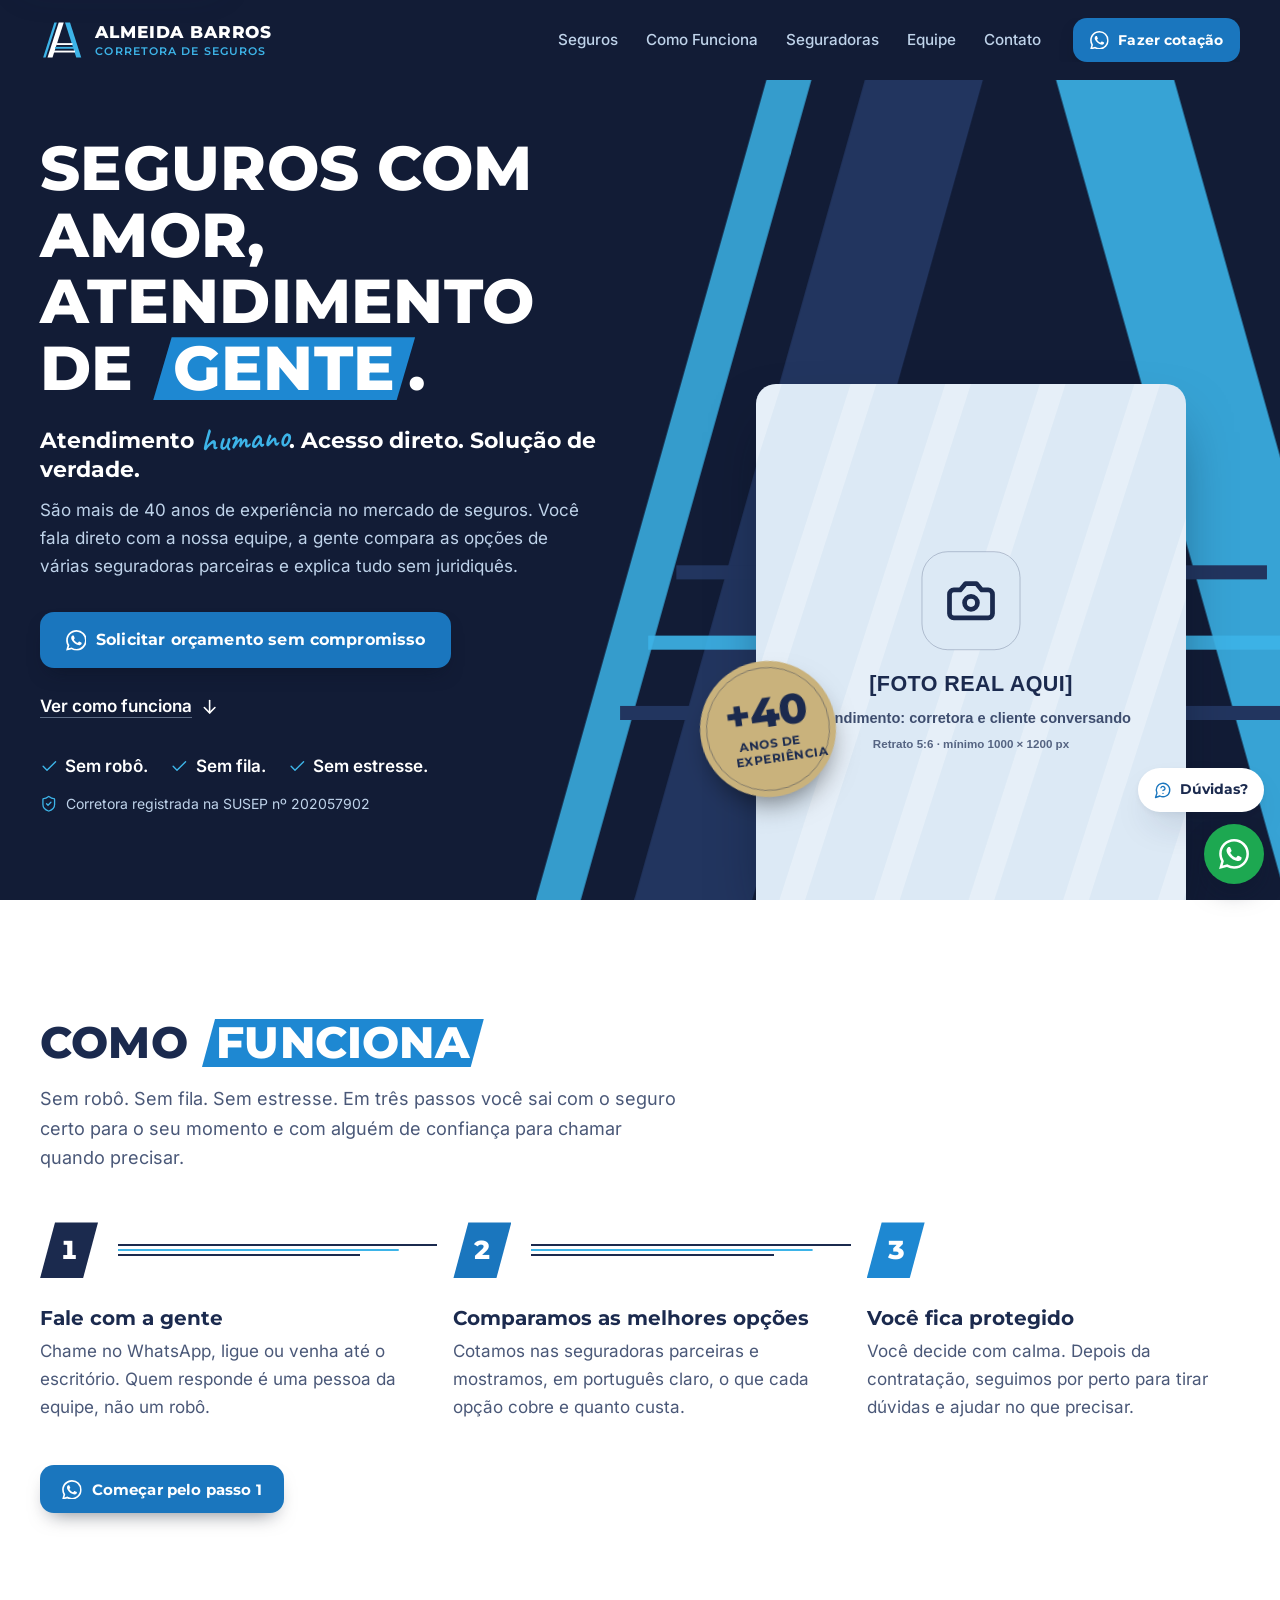
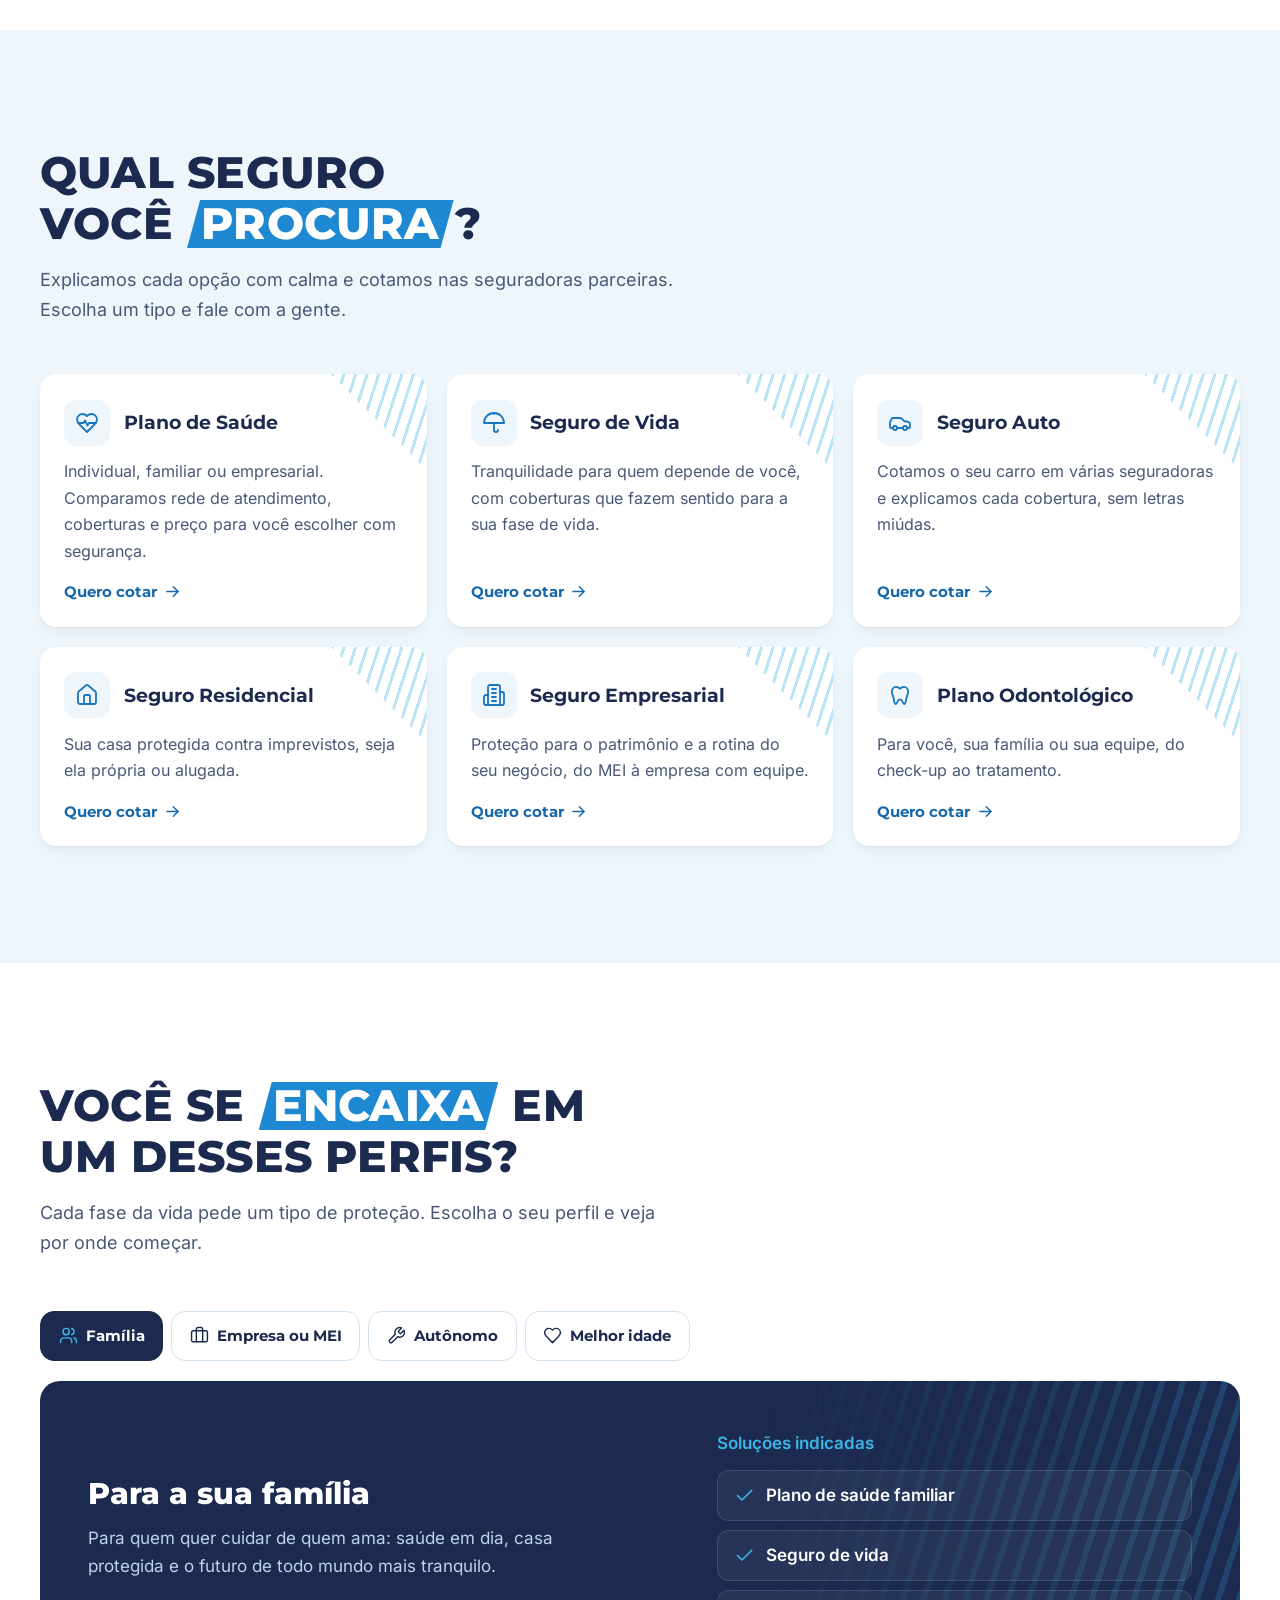
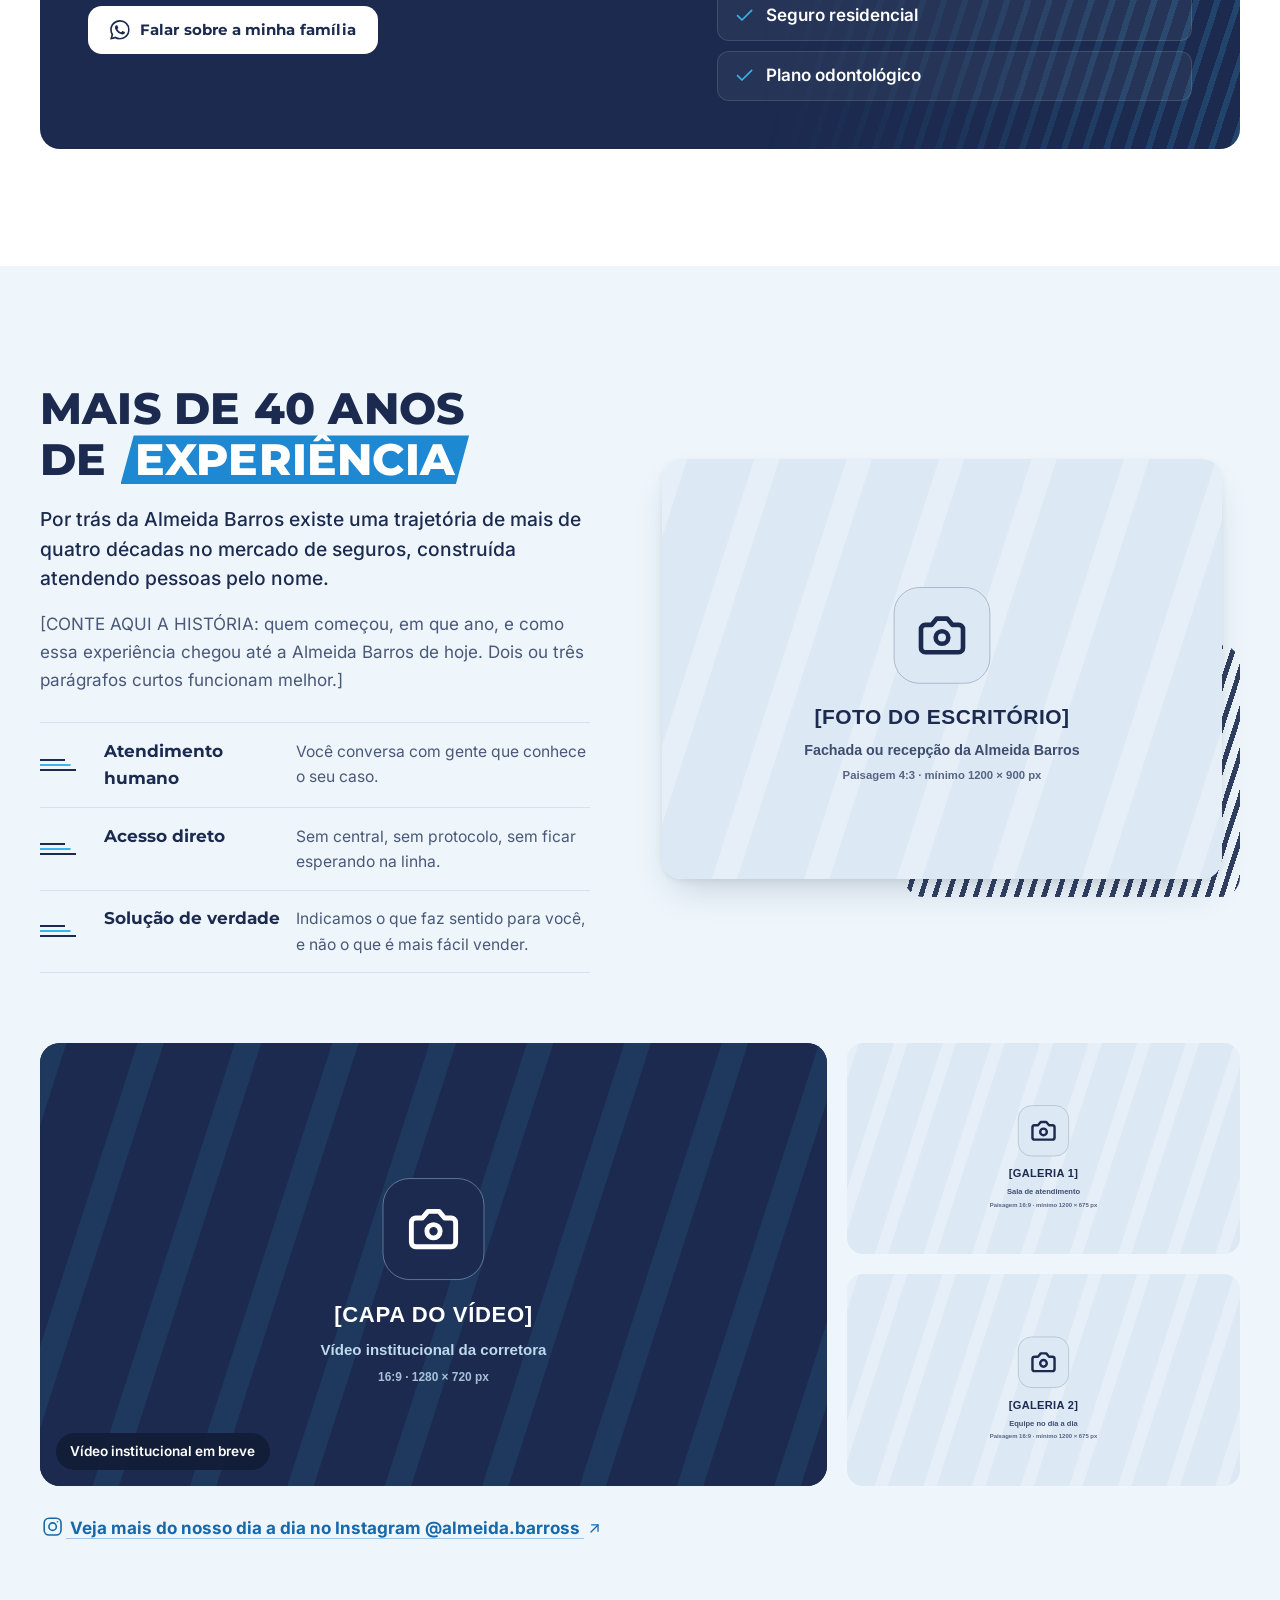
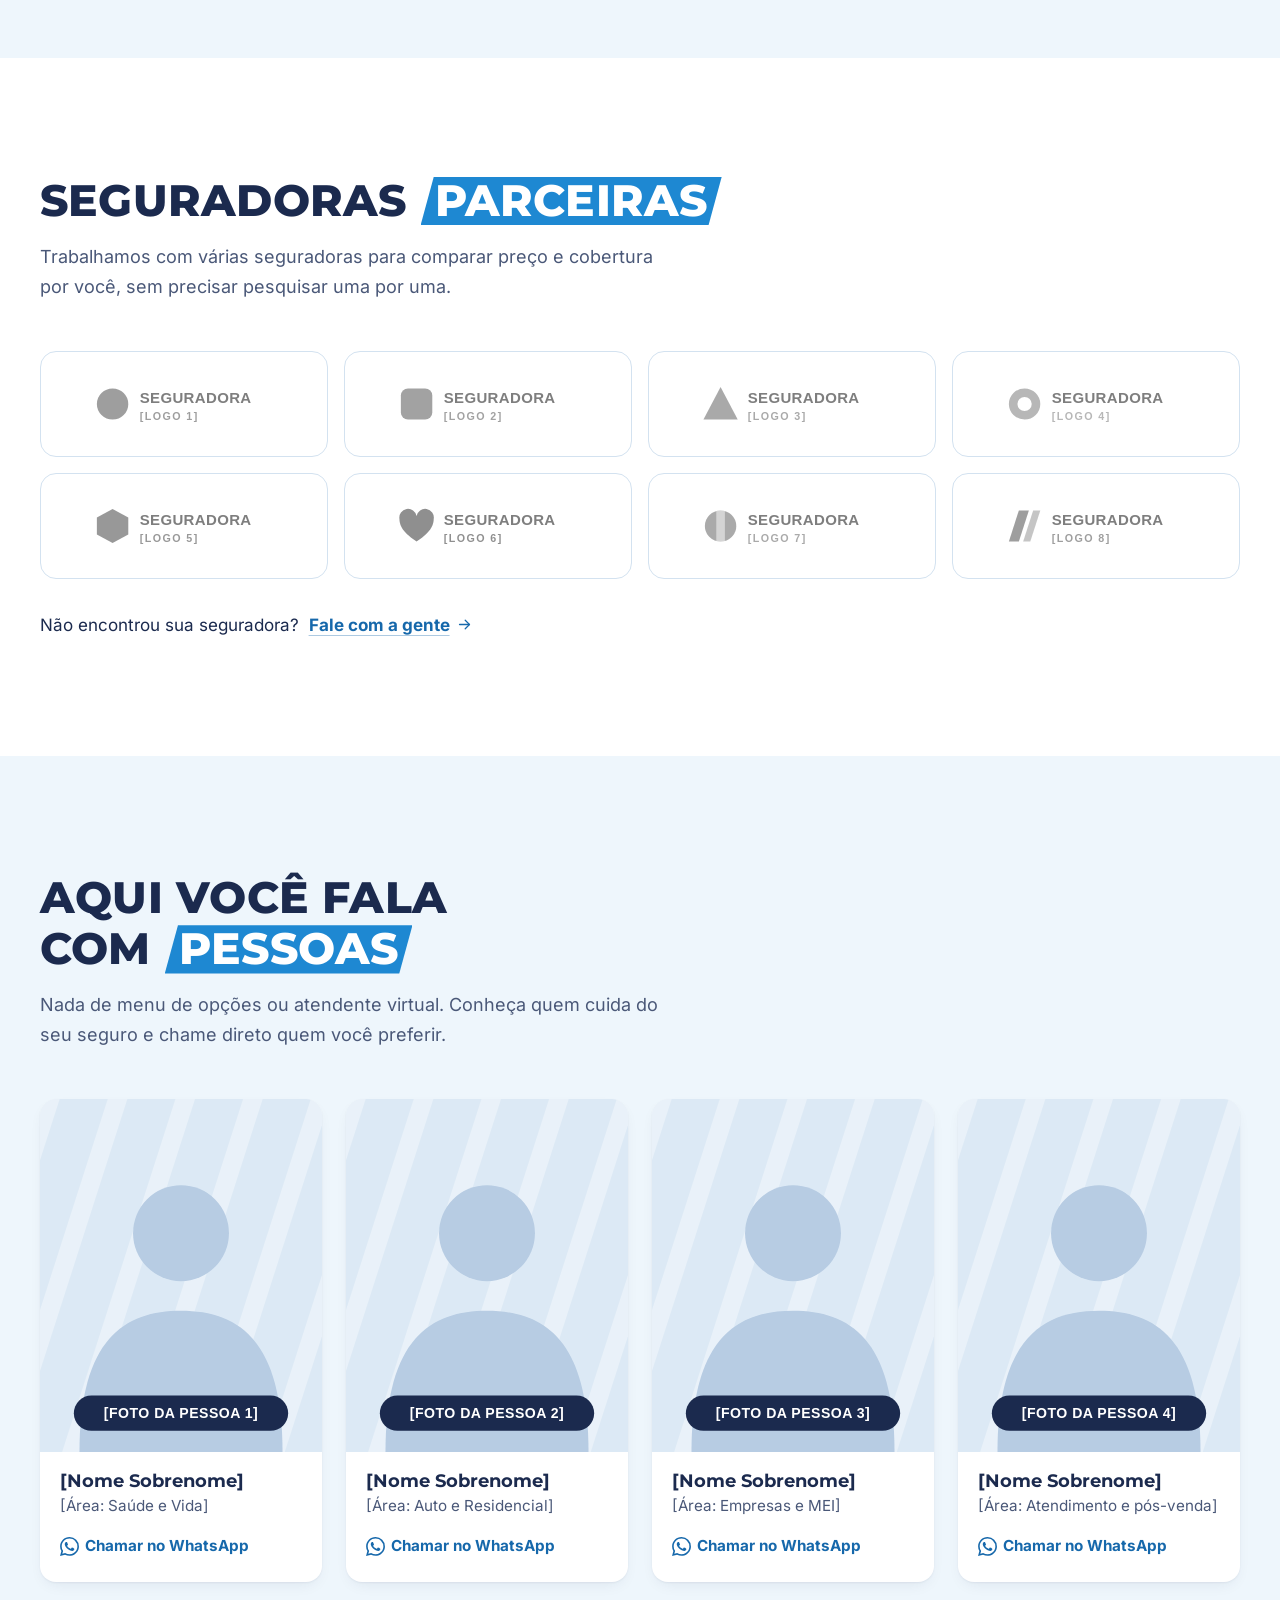
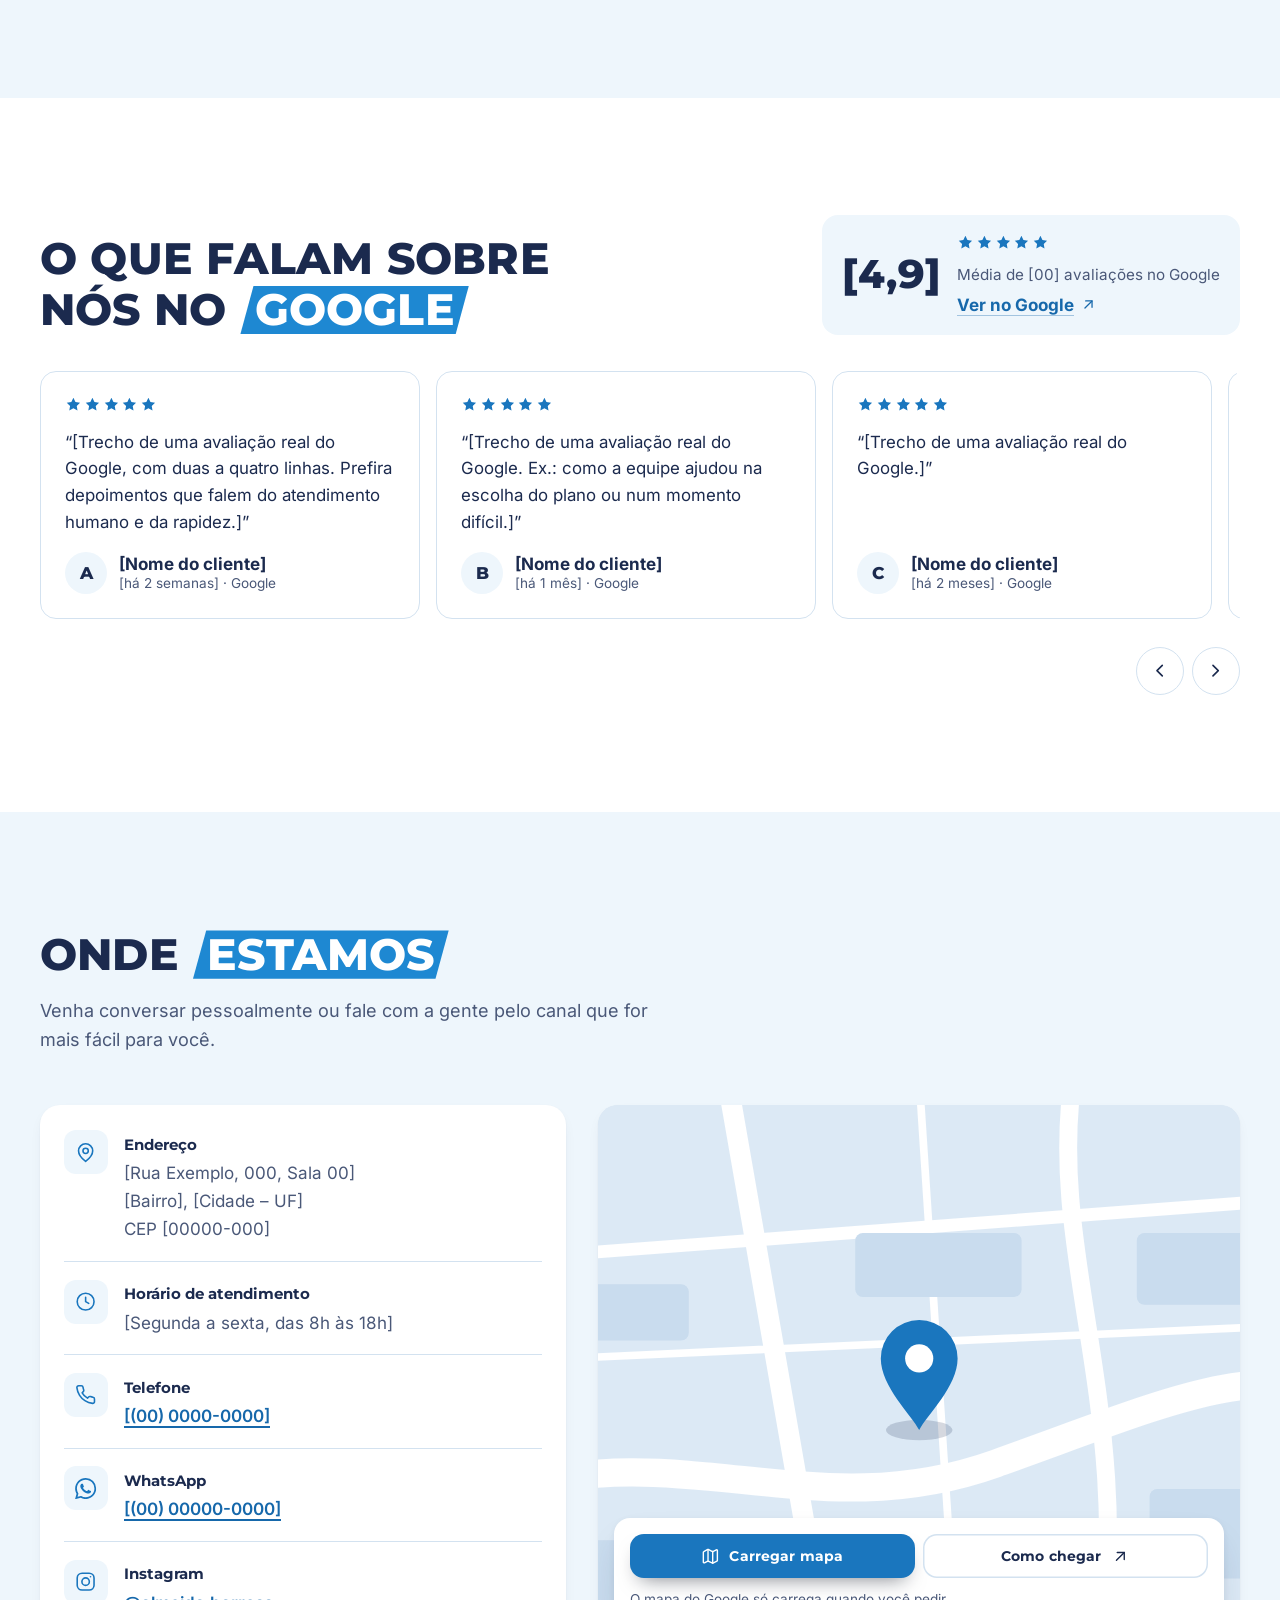
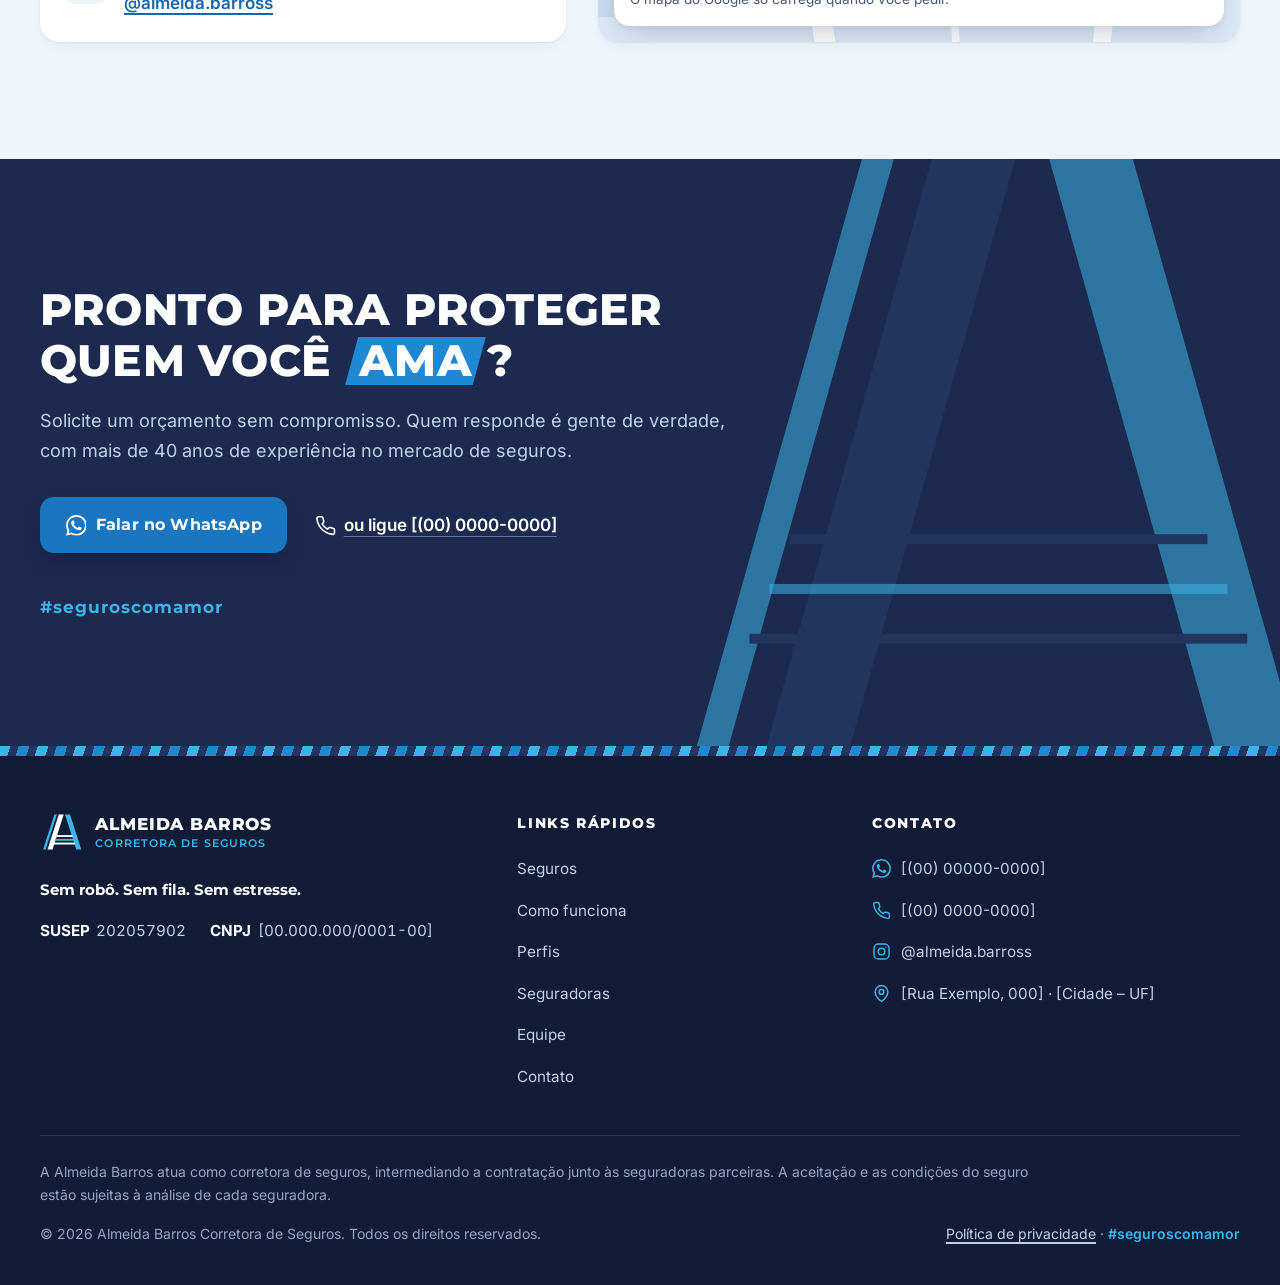
==== commit 0becb942: "Ajustes da revisão de design - Hero: faixas do "A" sem corte duro, passando por baixo do header - Mo" ====
--- a/index.html
+++ b/index.html
@@ -455,12 +455,12 @@
             <p class="video__soon" data-video-soon>Vídeo institucional em breve</p>
           </div>
           <figure class="structure__item">
-            <!-- [TROCAR] Galeria 1 -->
-            <img src="assets/img/galeria-1.svg" width="800" height="800" loading="lazy" decoding="async" alt="Sala de atendimento da Almeida Barros">
+            <!-- [TROCAR] Galeria 1 (paisagem 16:9, mín. 1200×675) -->
+            <img src="assets/img/galeria-1.svg" width="1200" height="675" loading="lazy" decoding="async" alt="Sala de atendimento da Almeida Barros">
           </figure>
           <figure class="structure__item">
-            <!-- [TROCAR] Galeria 2 -->
-            <img src="assets/img/galeria-2.svg" width="800" height="800" loading="lazy" decoding="async" alt="Equipe da Almeida Barros no dia a dia do escritório">
+            <!-- [TROCAR] Galeria 2 (paisagem 16:9, mín. 1200×675) -->
+            <img src="assets/img/galeria-2.svg" width="1200" height="675" loading="lazy" decoding="async" alt="Equipe da Almeida Barros no dia a dia do escritório">
           </figure>
         </div>
         <p class="structure__more">
--- a/css/styles.css
+++ b/css/styles.css
@@ -41,7 +41,7 @@
   --ice-2: #dce9f5;
   --white: #ffffff;
   --gold: #c9b27c;        /* só em selos */
-  --star: #c9a23f;
+  --star: var(--blue-aa);
   --whatsapp: #1da851;
 
   /* Texto */
@@ -328,6 +328,8 @@
   z-index: 50;
   height: var(--header-h);
   color: var(--white);
+  /* mesmo tom do hero: as faixas do "A" passam por baixo do header */
+  background: var(--deep);
   transition: background-color 0.3s, box-shadow 0.3s;
   --focus: var(--sky);
 }
@@ -356,7 +358,7 @@
   border-radius: 8px;
 }
 .brand__mark { width: 45px; height: 40px; color: var(--white); --logo-sky: var(--sky); }
-.brand__text { display: flex; flex-direction: column; line-height: 1.1; }
+.brand__text { display: flex; flex-direction: column; line-height: 1.1; white-space: nowrap; }
 .brand__name {
   font-family: "Montserrat", sans-serif;
   font-weight: 800;
@@ -405,6 +407,15 @@
   translate: 0 -8px;
   transition: opacity 0.25s, translate 0.35s var(--ease-out), visibility 0s 0.35s;
 }
+html.menu-open { overflow: hidden; }
+html.menu-open body::after {
+  content: "";
+  position: fixed;
+  inset: 0;
+  z-index: 40;
+  background: rgba(18, 28, 54, 0.6);
+}
+.nav__panel { max-height: calc(100svh - var(--header-h)); overflow-y: auto; }
 .nav__panel.is-open {
   visibility: visible;
   opacity: 1;
@@ -477,12 +488,12 @@
 .hero {
   position: relative;
   overflow: hidden;
-  padding-top: calc(var(--header-h) + 2.25rem);
+  padding-top: calc(var(--header-h) + 1.5rem);
   background: var(--deep);
   color: var(--white);
 }
-.hero__grid { display: grid; gap: 2.75rem; }
-.hero__copy { max-width: 38rem; }
+.hero__grid { display: grid; gap: 1.25rem; }
+.hero__copy { position: relative; z-index: 2; max-width: 38rem; }
 
 .hero__motto {
   margin: 1.4rem 0 0;
@@ -492,24 +503,26 @@
   line-height: 1.35;
 }
 .hero__lead {
-  margin: 0.9rem 0 0;
+  margin: 0.75rem 0 0;
   max-width: 34rem;
+  font-size: 1rem;
   color: var(--on-dark-2);
 }
 .hero__actions {
   display: flex;
   flex-direction: column;
   align-items: stretch;
-  gap: 0.75rem;
-  margin-top: 2rem;
-}
+  gap: 0.25rem;
+  margin-top: 1.5rem;
+}
+.hero__actions .btn--lg { padding-inline: 1rem; }
 .hero__actions .link-quiet { justify-content: center; }
 
 .hero__promises {
   display: flex;
   flex-wrap: wrap;
-  gap: 0.5rem 1.4rem;
-  margin: 1.5rem 0 0;
+  gap: 0.4rem 0.9rem;
+  margin: 1rem 0 0;
   padding: 0;
   list-style: none;
   font-weight: 600;
@@ -521,7 +534,7 @@
   display: inline-flex;
   align-items: center;
   gap: 0.5rem;
-  margin: 1.1rem 0 0;
+  margin: 0.75rem 0 0;
   font-size: 0.875rem;
   color: var(--on-dark-2);
 }
@@ -532,15 +545,15 @@
   display: flex;
   align-items: flex-end;
   justify-content: center;
-  min-height: 420px;
   margin-inline: calc(-1 * var(--gutter));
-  padding: 1.5rem var(--gutter) 0;
+  padding: 2.5rem var(--gutter) 0;
 }
 .hero__a {
   position: absolute;
   inset: 0;
   width: 100%;
   height: 100%;
+  overflow: visible;
 }
 .hero__leg--thin { fill: var(--sky); opacity: 0.85; }
 .hero__leg--navy { fill: var(--navy-2); }
@@ -564,8 +577,8 @@
 
 .seal {
   position: absolute;
-  left: -34px;
-  bottom: 16%;
+  top: -22px;
+  left: -30px;
   z-index: 2;
   display: grid;
   place-content: center;
@@ -605,7 +618,10 @@
 }
 
 @media (min-width: 560px) {
-  .hero__actions { flex-direction: row; flex-wrap: wrap; align-items: center; gap: 1rem 1.5rem; }
+  .hero__actions { flex-direction: row; flex-wrap: wrap; align-items: center; gap: 1rem 1.5rem; margin-top: 2rem; }
+  .hero__actions .btn--lg { padding-inline: 1.6rem; }
+  .hero__promises { gap: 0.5rem 1.4rem; margin-top: 1.5rem; }
+  .hero__lead { font-size: 1.0625rem; }
 }
 
 @media (min-width: 960px) {
@@ -620,10 +636,12 @@
     align-items: stretch;
     gap: 2rem;
   }
+  .hero__grid { gap: 2rem; }
   .hero__copy { align-self: center; padding-block: 3rem 4.5rem; }
   .hero__art { min-height: 0; margin: 0; padding: 2.5rem 0 0; }
+  .hero__a { top: calc(-1 * var(--header-h)); height: calc(100% + var(--header-h)); }
   .hero__frame { width: min(80%, 470px); }
-  .seal { width: 136px; height: 136px; left: -56px; bottom: 20%; }
+  .seal { width: 136px; height: 136px; top: auto; left: -56px; bottom: 20%; }
   .seal__num { font-size: 2.6rem; }
   .seal__label { font-size: 0.75rem; }
 }
@@ -896,6 +914,17 @@
 
 html:not(.js) .profiles__tabs { display: none; }
 
+@media (max-width: 699px) {
+  .profiles__tabs {
+    display: grid;
+    grid-template-columns: 1fr 1fr;
+    margin-inline: 0;
+    padding-inline: 0;
+    overflow: visible;
+  }
+  .profiles__tab { justify-content: center; padding-inline: 0.6rem; white-space: normal; text-align: center; line-height: 1.25; }
+}
+
 @media (min-width: 700px) {
   .profiles__tabs { margin-inline: 0; padding-inline: 0; flex-wrap: wrap; overflow: visible; }
 }
@@ -963,12 +992,15 @@
 
 .structure {
   display: grid;
-  grid-template-columns: 1fr 1fr;
+  grid-template-columns: 1fr;
   gap: 1rem;
   margin-top: clamp(3rem, 2rem + 3vw, 4.5rem);
 }
 .structure__item { margin: 0; overflow: hidden; border-radius: var(--r); }
-.structure__item img { width: 100%; height: 100%; aspect-ratio: 1; object-fit: cover; }
+.structure__item img { width: 100%; height: 100%; aspect-ratio: 16 / 9; object-fit: cover; }
+@media (min-width: 600px) {
+  .structure { grid-template-columns: 1fr 1fr; }
+}
 
 .video {
   position: relative;
@@ -1142,6 +1174,16 @@
 }
 .person__link:hover { text-decoration: underline; }
 
+@media (max-width: 479px) {
+  .team { grid-template-columns: 1fr; gap: 0.75rem; }
+  .person { flex-direction: row; align-items: stretch; }
+  .person__photo { width: 108px; flex: none; aspect-ratio: 4 / 5; height: auto; align-self: start; }
+  .person__body { justify-content: center; padding: 0.85rem 1rem; }
+  .person__name { font-size: 1.05rem; }
+  .person__role { font-size: 0.925rem; }
+  .person__link { margin-top: 0.35rem; padding-top: 0; font-size: 0.925rem; }
+}
+
 @media (min-width: 960px) {
   .team { grid-template-columns: repeat(4, 1fr); gap: 1.5rem; }
   .person__body { padding: 1.1rem 1.25rem 1.2rem; }
@@ -1634,6 +1676,10 @@
   color: var(--white);
 }
 .page-hero p { margin: 1rem 0 0; color: var(--on-dark-2); }
+.back-link { white-space: nowrap; }
+@media (max-width: 419px) {
+  .back-link__extra { display: none; }
+}
 .prose { max-width: 70ch; }
 .prose h2 {
   margin: 2.5rem 0 0.75rem;
